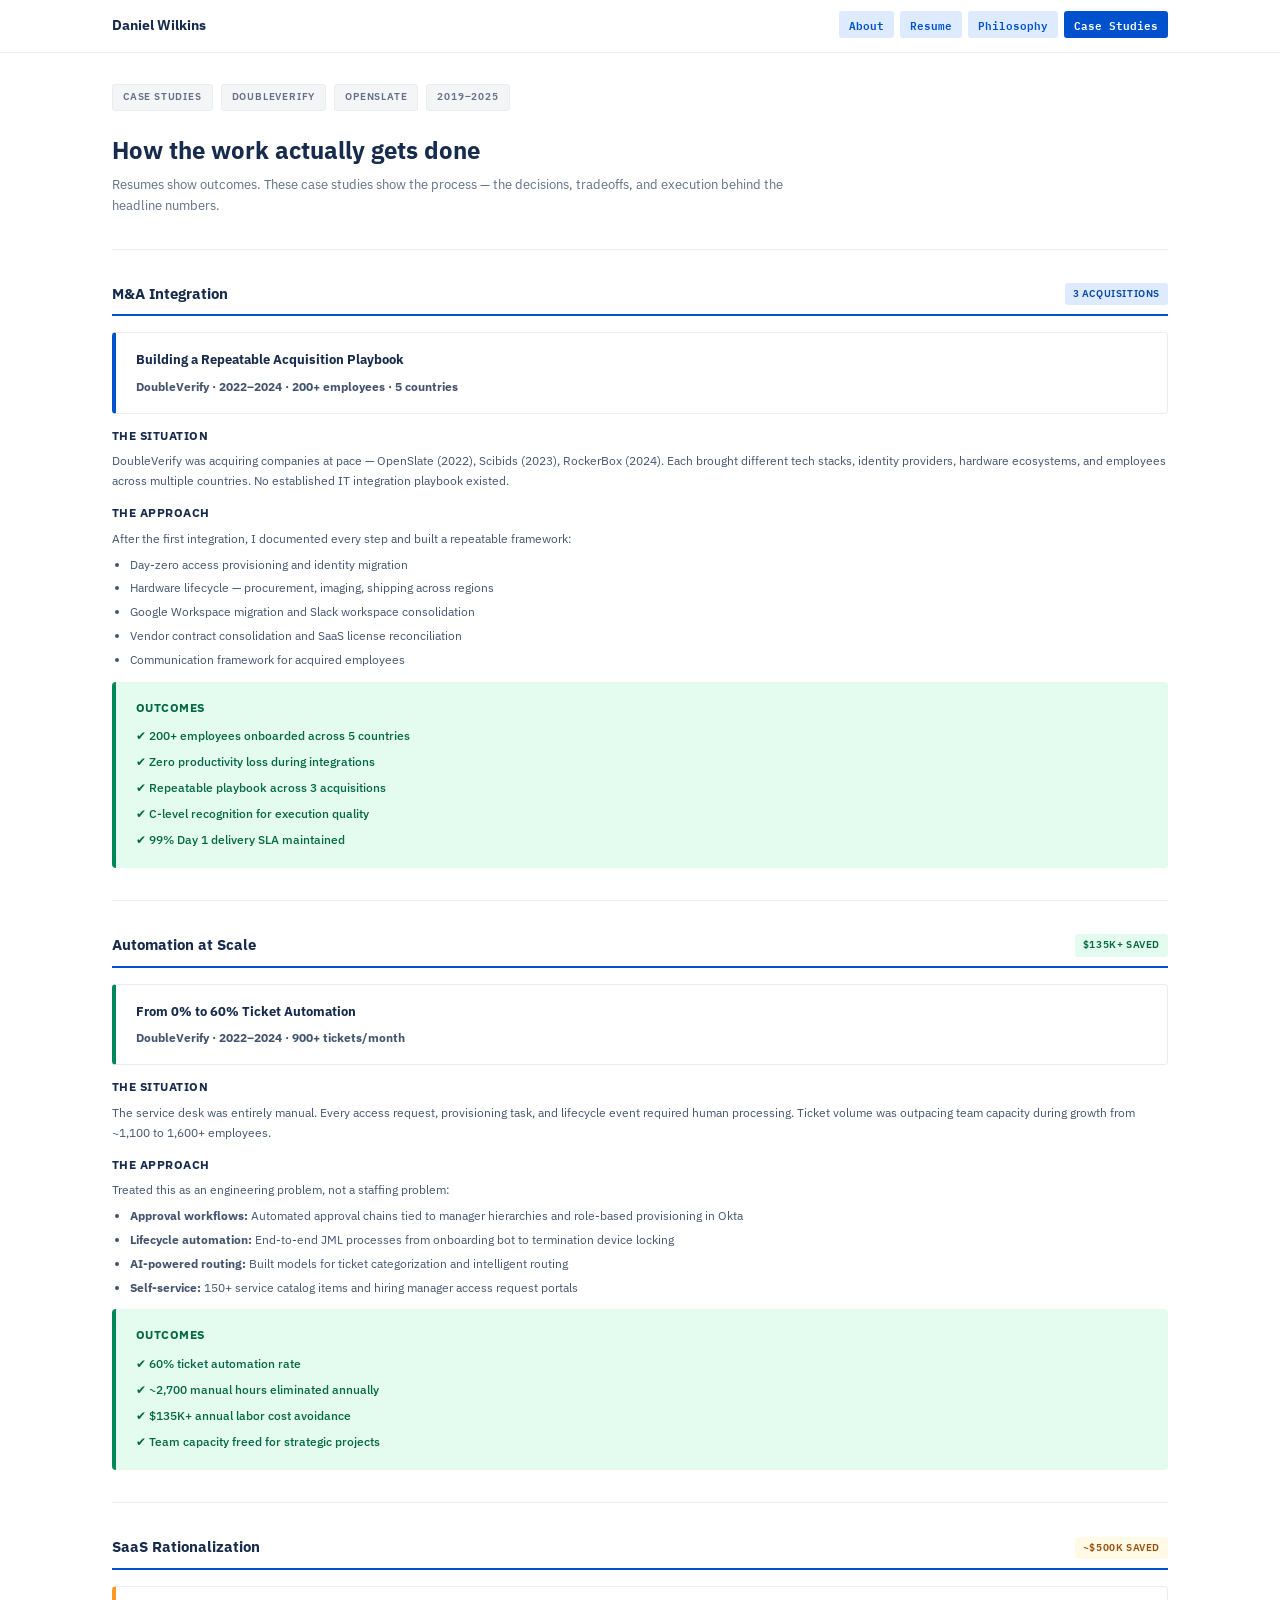
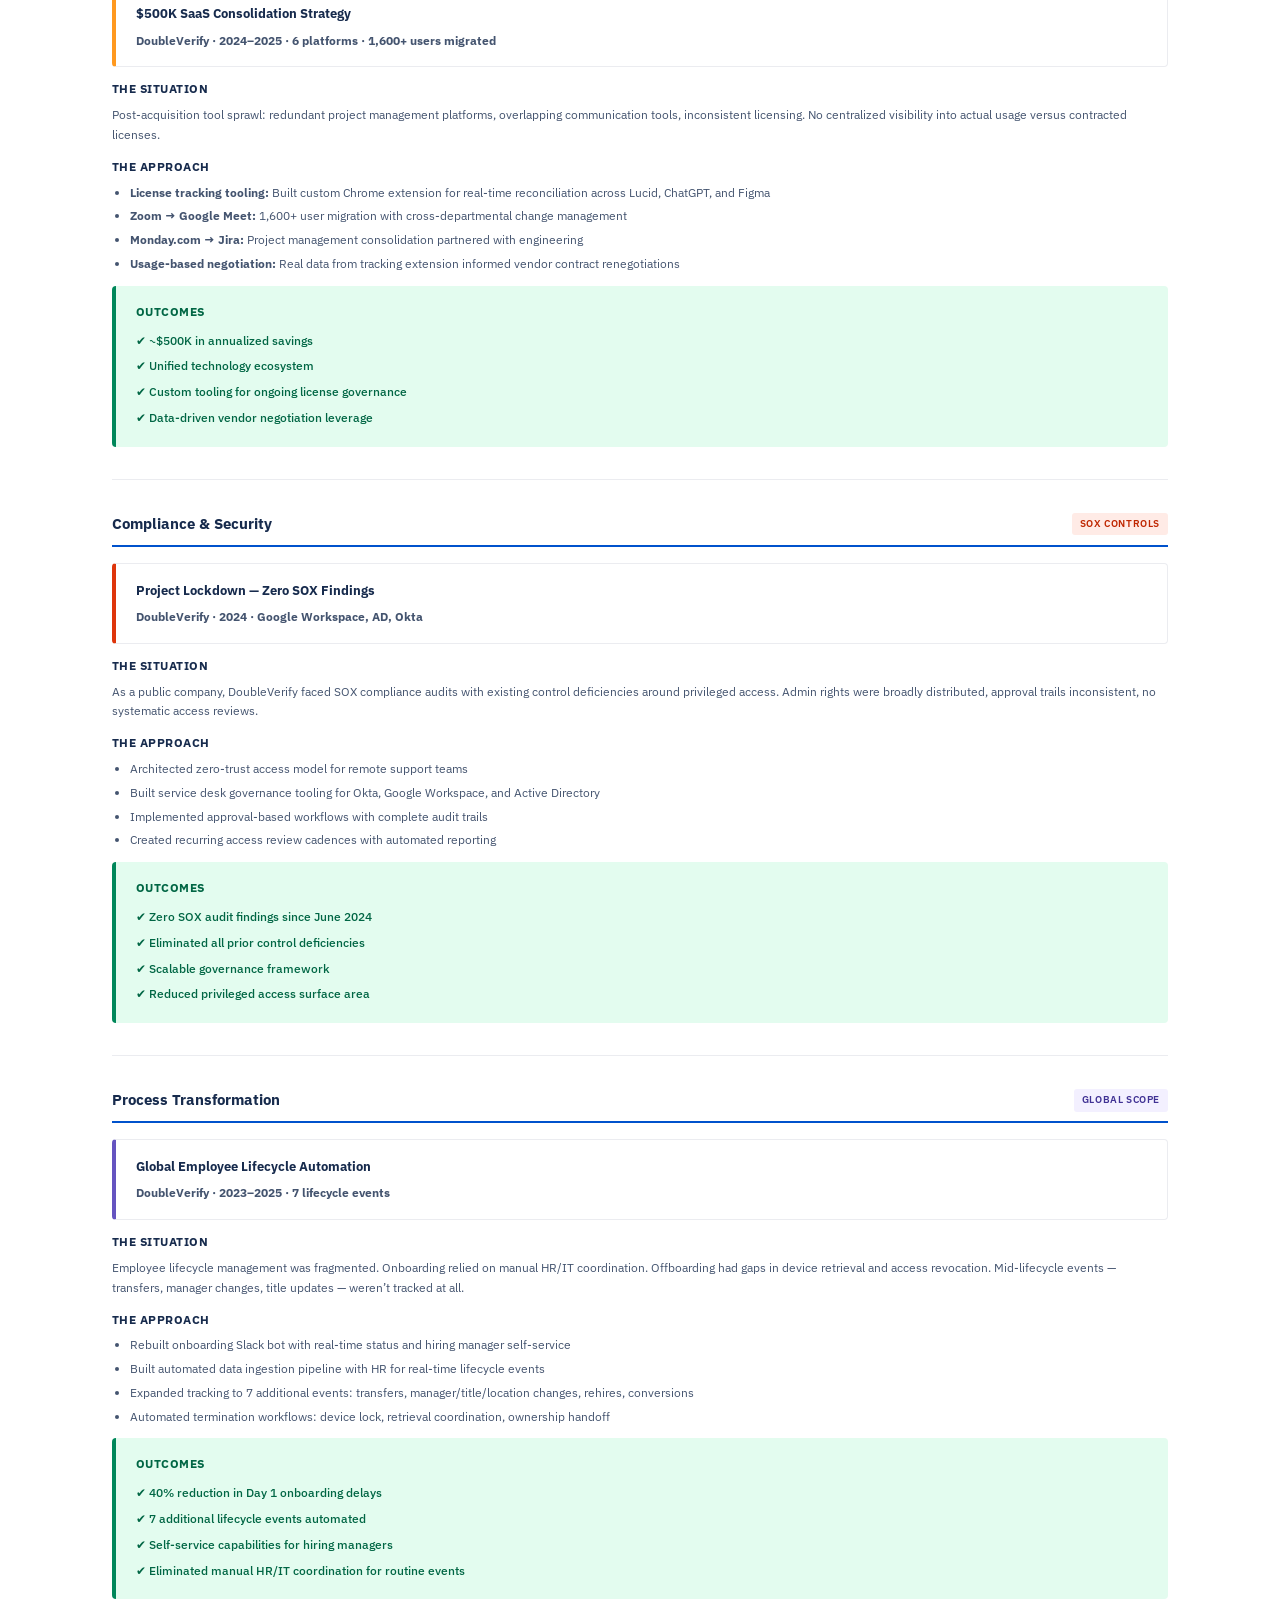
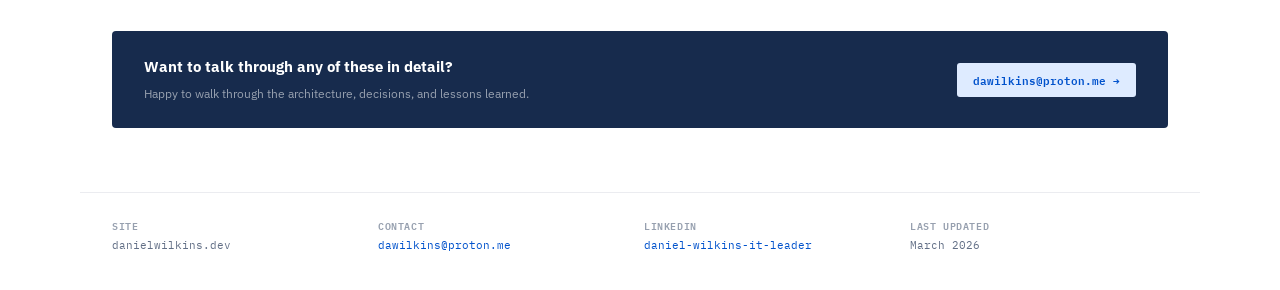
==== case-studies.html @ 8d6958e4 "new files" ====
<!DOCTYPE html>
<html lang="en">
<head>
<meta charset="UTF-8">
<meta name="viewport" content="width=device-width, initial-scale=1.0">
<title>Case Studies — Daniel Wilkins</title>
<link rel="stylesheet" href="style.css">
</head>
<body>
<nav class="nav"><div class="nav-inner">
  <a href="index.html" class="nav-name">Daniel Wilkins</a>
  <button class="nav-toggle" aria-label="Menu" onclick="document.querySelector('.nav-links').classList.toggle('open')"><span></span><span></span><span></span></button>
  <ul class="nav-links">
    <li><a href="index.html">About</a></li>
    <li><a href="resume.html">Resume</a></li>
    <li><a href="philosophy.html">Philosophy</a></li>
    <li><a href="case-studies.html" class="active">Case Studies</a></li>
  </ul>
</div></nav>

<div class="page">

  <div class="scope-bar">
    <span class="scope-tag">Case Studies</span>
    <span class="scope-tag">DoubleVerify</span>
    <span class="scope-tag">OpenSlate</span>
    <span class="scope-tag">2019&ndash;2025</span>
  </div>

  <h1 class="page-title">How the work actually gets done</h1>
  <p class="page-subtitle">Resumes show outcomes. These case studies show the process &mdash; the decisions, tradeoffs, and execution behind the headline numbers.</p>

  <hr class="divider">

  <!-- Case Study 1 -->
  <div class="section fade-in">
    <div class="section-header">M&amp;A Integration <span class="badge badge-blue">3 Acquisitions</span></div>

    <div class="card card-blue">
      <div class="card-title">Building a Repeatable Acquisition Playbook</div>
      <p><strong>DoubleVerify &middot; 2022&ndash;2024 &middot; 200+ employees &middot; 5 countries</strong></p>
    </div>

    <div class="case-block">
      <h4>The Situation</h4>
      <p>DoubleVerify was acquiring companies at pace &mdash; OpenSlate (2022), Scibids (2023), RockerBox (2024). Each brought different tech stacks, identity providers, hardware ecosystems, and employees across multiple countries. No established IT integration playbook existed.</p>
    </div>

    <div class="case-block">
      <h4>The Approach</h4>
      <p>After the first integration, I documented every step and built a repeatable framework:</p>
      <ul>
        <li>Day-zero access provisioning and identity migration</li>
        <li>Hardware lifecycle &mdash; procurement, imaging, shipping across regions</li>
        <li>Google Workspace migration and Slack workspace consolidation</li>
        <li>Vendor contract consolidation and SaaS license reconciliation</li>
        <li>Communication framework for acquired employees</li>
      </ul>
    </div>

    <div class="outcomes-box">
      <h4>Outcomes</h4>
      <ul>
        <li>&#10004; 200+ employees onboarded across 5 countries</li>
        <li>&#10004; Zero productivity loss during integrations</li>
        <li>&#10004; Repeatable playbook across 3 acquisitions</li>
        <li>&#10004; C-level recognition for execution quality</li>
        <li>&#10004; 99% Day 1 delivery SLA maintained</li>
      </ul>
    </div>
  </div>

  <hr class="divider">

  <!-- Case Study 2 -->
  <div class="section fade-in">
    <div class="section-header">Automation at Scale <span class="badge badge-green">$135K+ Saved</span></div>

    <div class="card card-green">
      <div class="card-title">From 0% to 60% Ticket Automation</div>
      <p><strong>DoubleVerify &middot; 2022&ndash;2024 &middot; 900+ tickets/month</strong></p>
    </div>

    <div class="case-block">
      <h4>The Situation</h4>
      <p>The service desk was entirely manual. Every access request, provisioning task, and lifecycle event required human processing. Ticket volume was outpacing team capacity during growth from ~1,100 to 1,600+ employees.</p>
    </div>

    <div class="case-block">
      <h4>The Approach</h4>
      <p>Treated this as an engineering problem, not a staffing problem:</p>
      <ul>
        <li><strong>Approval workflows:</strong> Automated approval chains tied to manager hierarchies and role-based provisioning in Okta</li>
        <li><strong>Lifecycle automation:</strong> End-to-end JML processes from onboarding bot to termination device locking</li>
        <li><strong>AI-powered routing:</strong> Built models for ticket categorization and intelligent routing</li>
        <li><strong>Self-service:</strong> 150+ service catalog items and hiring manager access request portals</li>
      </ul>
    </div>

    <div class="outcomes-box">
      <h4>Outcomes</h4>
      <ul>
        <li>&#10004; 60% ticket automation rate</li>
        <li>&#10004; ~2,700 manual hours eliminated annually</li>
        <li>&#10004; $135K+ annual labor cost avoidance</li>
        <li>&#10004; Team capacity freed for strategic projects</li>
      </ul>
    </div>
  </div>

  <hr class="divider">

  <!-- Case Study 3 -->
  <div class="section fade-in">
    <div class="section-header">SaaS Rationalization <span class="badge badge-yellow">~$500K Saved</span></div>

    <div class="card card-yellow">
      <div class="card-title">$500K SaaS Consolidation Strategy</div>
      <p><strong>DoubleVerify &middot; 2024&ndash;2025 &middot; 6 platforms &middot; 1,600+ users migrated</strong></p>
    </div>

    <div class="case-block">
      <h4>The Situation</h4>
      <p>Post-acquisition tool sprawl: redundant project management platforms, overlapping communication tools, inconsistent licensing. No centralized visibility into actual usage versus contracted licenses.</p>
    </div>

    <div class="case-block">
      <h4>The Approach</h4>
      <ul>
        <li><strong>License tracking tooling:</strong> Built custom Chrome extension for real-time reconciliation across Lucid, ChatGPT, and Figma</li>
        <li><strong>Zoom &rarr; Google Meet:</strong> 1,600+ user migration with cross-departmental change management</li>
        <li><strong>Monday.com &rarr; Jira:</strong> Project management consolidation partnered with engineering</li>
        <li><strong>Usage-based negotiation:</strong> Real data from tracking extension informed vendor contract renegotiations</li>
      </ul>
    </div>

    <div class="outcomes-box">
      <h4>Outcomes</h4>
      <ul>
        <li>&#10004; ~$500K in annualized savings</li>
        <li>&#10004; Unified technology ecosystem</li>
        <li>&#10004; Custom tooling for ongoing license governance</li>
        <li>&#10004; Data-driven vendor negotiation leverage</li>
      </ul>
    </div>
  </div>

  <hr class="divider">

  <!-- Case Study 4 -->
  <div class="section fade-in">
    <div class="section-header">Compliance &amp; Security <span class="badge badge-red">SOX Controls</span></div>

    <div class="card card-red">
      <div class="card-title">Project Lockdown &mdash; Zero SOX Findings</div>
      <p><strong>DoubleVerify &middot; 2024 &middot; Google Workspace, AD, Okta</strong></p>
    </div>

    <div class="case-block">
      <h4>The Situation</h4>
      <p>As a public company, DoubleVerify faced SOX compliance audits with existing control deficiencies around privileged access. Admin rights were broadly distributed, approval trails inconsistent, no systematic access reviews.</p>
    </div>

    <div class="case-block">
      <h4>The Approach</h4>
      <ul>
        <li>Architected zero-trust access model for remote support teams</li>
        <li>Built service desk governance tooling for Okta, Google Workspace, and Active Directory</li>
        <li>Implemented approval-based workflows with complete audit trails</li>
        <li>Created recurring access review cadences with automated reporting</li>
      </ul>
    </div>

    <div class="outcomes-box">
      <h4>Outcomes</h4>
      <ul>
        <li>&#10004; Zero SOX audit findings since June 2024</li>
        <li>&#10004; Eliminated all prior control deficiencies</li>
        <li>&#10004; Scalable governance framework</li>
        <li>&#10004; Reduced privileged access surface area</li>
      </ul>
    </div>
  </div>

  <hr class="divider">

  <!-- Case Study 5 -->
  <div class="section fade-in">
    <div class="section-header">Process Transformation <span class="badge badge-purple">Global Scope</span></div>

    <div class="card card-purple">
      <div class="card-title">Global Employee Lifecycle Automation</div>
      <p><strong>DoubleVerify &middot; 2023&ndash;2025 &middot; 7 lifecycle events</strong></p>
    </div>

    <div class="case-block">
      <h4>The Situation</h4>
      <p>Employee lifecycle management was fragmented. Onboarding relied on manual HR/IT coordination. Offboarding had gaps in device retrieval and access revocation. Mid-lifecycle events &mdash; transfers, manager changes, title updates &mdash; weren&rsquo;t tracked at all.</p>
    </div>

    <div class="case-block">
      <h4>The Approach</h4>
      <ul>
        <li>Rebuilt onboarding Slack bot with real-time status and hiring manager self-service</li>
        <li>Built automated data ingestion pipeline with HR for real-time lifecycle events</li>
        <li>Expanded tracking to 7 additional events: transfers, manager/title/location changes, rehires, conversions</li>
        <li>Automated termination workflows: device lock, retrieval coordination, ownership handoff</li>
      </ul>
    </div>

    <div class="outcomes-box">
      <h4>Outcomes</h4>
      <ul>
        <li>&#10004; 40% reduction in Day 1 onboarding delays</li>
        <li>&#10004; 7 additional lifecycle events automated</li>
        <li>&#10004; Self-service capabilities for hiring managers</li>
        <li>&#10004; Eliminated manual HR/IT coordination for routine events</li>
      </ul>
    </div>
  </div>

  <div class="cta-banner fade-in">
    <div>
      <h3>Want to talk through any of these in detail?</h3>
      <p>Happy to walk through the architecture, decisions, and lessons learned.</p>
    </div>
    <a href="mailto:dawilkins@proton.me" class="cta-btn">dawilkins@proton.me &rarr;</a>
  </div>

</div>

<footer class="footer">
  <dl class="footer-meta">
    <div><dt>Site</dt><dd>danielwilkins.dev</dd></div>
    <div><dt>Contact</dt><dd><a href="mailto:dawilkins@proton.me">dawilkins@proton.me</a></dd></div>
    <div><dt>LinkedIn</dt><dd><a href="https://www.linkedin.com/in/daniel-wilkins-it-leader/">daniel-wilkins-it-leader</a></dd></div>
    <div><dt>Last Updated</dt><dd>March 2026</dd></div>
  </dl>
</footer>
<script src="script.js"></script>
</body>
</html>
---- style.css ----
@import url('https://fonts.googleapis.com/css2?family=IBM+Plex+Mono:wght@400;500;600;700&family=IBM+Plex+Sans:wght@400;500;600;700&display=swap');
*,*::before,*::after{box-sizing:border-box;margin:0;padding:0}
:root{--text:#172B4D;--text-s:#44546F;--text-m:#626F86;--text-sub:#97A0AF;--border:#EBECF0;--surface:#F4F5F7;--white:#fff;--blue:#0052CC;--blue-l:#DEEBFF;--blue-d:#0747A6;--red:#DE350B;--red-l:#FFEBE6;--green:#00875A;--green-l:#E3FCEF;--yellow:#FF991F;--yellow-l:#FFFAE6;--purple:#6554C0;--purple-l:#F3F0FF;--sans:'IBM Plex Sans',sans-serif;--mono:'IBM Plex Mono',monospace;--mw:1120px}
html{scroll-behavior:smooth;font-size:13px}
body{font-family:var(--sans);color:var(--text);background:var(--white);line-height:1.65;-webkit-font-smoothing:antialiased}
::selection{background:var(--blue);color:#fff}
a{color:var(--blue);text-decoration:none}a:hover{text-decoration:underline}
code{font-family:var(--mono);font-size:11px;background:var(--surface);padding:2px 6px;border-radius:3px;color:var(--text)}

.nav{position:fixed;top:0;left:0;right:0;z-index:100;background:rgba(255,255,255,.95);backdrop-filter:blur(8px);-webkit-backdrop-filter:blur(8px);border-bottom:1px solid var(--border)}
.nav-inner{max-width:var(--mw);margin:0 auto;padding:0 32px;display:flex;align-items:center;justify-content:space-between;height:52px}
.nav-name{font-family:var(--sans);font-size:14px;font-weight:700;color:var(--text);text-decoration:none}
.nav-links{display:flex;gap:6px;list-style:none}
.nav-links a{font-family:var(--mono);font-size:11px;font-weight:600;color:var(--blue);text-decoration:none;padding:4px 10px;border-radius:3px;background:var(--blue-l);transition:.15s}
.nav-links a:hover,.nav-links a.active{background:var(--blue);color:#fff;text-decoration:none}
.nav-toggle{display:none;background:none;border:none;cursor:pointer;padding:8px}
.nav-toggle span{display:block;width:20px;height:2px;background:var(--text);margin:4px 0}
@media(max-width:640px){.nav-toggle{display:block}.nav-links{display:none;position:absolute;top:52px;left:0;right:0;background:var(--white);border-bottom:1px solid var(--border);flex-direction:column;padding:16px 32px;gap:8px}.nav-links.open{display:flex}.nav-links a{display:block}}

.page{max-width:var(--mw);margin:0 auto;padding:84px 32px 64px}
.scope-bar{display:flex;flex-wrap:wrap;gap:8px;margin-bottom:24px}
.scope-tag{font-family:var(--sans);font-size:10px;font-weight:600;letter-spacing:.08em;text-transform:uppercase;padding:4px 10px;border-radius:3px;background:var(--surface);color:var(--text-m);border:1px solid var(--border)}
.page-title{font-family:var(--sans);font-size:24px;font-weight:700;color:var(--text);margin-bottom:8px;line-height:1.3}
.page-subtitle{font-family:var(--sans);font-size:13px;color:var(--text-m);margin-bottom:32px;max-width:720px;line-height:1.65}
.divider{border:none;border-top:1px solid var(--border);margin:32px 0}
.section{margin-bottom:32px}
.section-header{font-family:var(--sans);font-size:15px;font-weight:700;color:var(--text);padding-bottom:8px;border-bottom:2px solid var(--blue);margin-bottom:16px;display:flex;align-items:center;justify-content:space-between}
.badge{font-family:var(--sans);font-size:10px;font-weight:600;letter-spacing:.06em;text-transform:uppercase;padding:3px 8px;border-radius:3px;display:inline-block}
.badge-blue{background:var(--blue-l);color:var(--blue-d)}.badge-green{background:var(--green-l);color:#006644}.badge-yellow{background:var(--yellow-l);color:#974F0C}.badge-red{background:var(--red-l);color:#BF2600}.badge-purple{background:var(--purple-l);color:#403294}.badge-gray{background:var(--surface);color:var(--text-m)}
.card{background:var(--white);border:1px solid var(--border);border-radius:4px;padding:16px 20px;margin-bottom:12px}
.card-blue{border-left:4px solid var(--blue)}.card-red{border-left:4px solid var(--red)}.card-green{border-left:4px solid var(--green)}.card-yellow{border-left:4px solid var(--yellow)}.card-purple{border-left:4px solid var(--purple)}.card-gray{border-left:4px solid var(--text-sub)}
.card-title{font-family:var(--sans);font-size:13px;font-weight:700;color:var(--text);margin-bottom:6px;display:flex;align-items:center;gap:8px}
.card p,.card li{font-family:var(--sans);font-size:12px;color:var(--text-s);line-height:1.65}
.card ul{margin:6px 0 0 18px}.card li{margin-bottom:4px}

.hero-grid{display:grid;grid-template-columns:1fr 300px;gap:48px;margin-bottom:32px;align-items:start}
@media(max-width:768px){.hero-grid{grid-template-columns:1fr;gap:24px}}
.hero-statement{font-family:var(--sans);font-size:14px;color:var(--text-s);line-height:1.8;margin-bottom:16px}
.hero-statement strong{color:var(--text);font-weight:600}
.hero-meta-card{background:var(--surface);border-radius:4px;padding:20px}
.meta-row{padding:8px 0;border-bottom:1px solid var(--border)}.meta-row:last-child{border-bottom:none}
.meta-label{font-family:var(--mono);font-size:10px;font-weight:600;text-transform:uppercase;letter-spacing:.06em;color:var(--text-sub);margin-bottom:2px}
.meta-value{font-family:var(--sans);font-size:12px;font-weight:500;color:var(--text)}
.meta-value a{color:var(--blue)}

.stat-grid{display:grid;grid-template-columns:repeat(3,1fr);gap:12px;margin-bottom:12px}
@media(max-width:640px){.stat-grid{grid-template-columns:1fr 1fr}}
.stat-card{background:var(--white);border:1px solid var(--border);border-left:4px solid var(--blue);border-radius:4px;padding:16px 20px}
.stat-number{font-family:var(--mono);font-size:24px;font-weight:700;color:var(--text);line-height:1;margin-bottom:4px}
.stat-label{font-family:var(--sans);font-size:11px;color:var(--text-m);line-height:1.4}

.two-col{display:grid;grid-template-columns:1fr 1fr;gap:12px;margin-bottom:12px}
.three-col{display:grid;grid-template-columns:1fr 1fr 1fr;gap:12px;margin-bottom:12px}
@media(max-width:640px){.two-col,.three-col{grid-template-columns:1fr}}

.mantra-block{background:var(--text);color:#fff;padding:32px;border-radius:4px;margin:24px 0;text-align:center}
.mantra-block blockquote{font-family:var(--sans);font-size:18px;font-weight:700;line-height:1.5;font-style:normal}

.cta-banner{background:var(--text);border-radius:4px;padding:24px 32px;display:flex;align-items:center;justify-content:space-between;gap:24px;flex-wrap:wrap;margin-top:32px}
.cta-banner h3{font-family:var(--sans);font-size:15px;font-weight:700;color:#fff}
.cta-banner p{font-family:var(--sans);font-size:12px;color:var(--text-sub);margin-top:4px}
.cta-btn{font-family:var(--mono);font-size:11px;font-weight:600;color:var(--blue);background:var(--blue-l);padding:8px 16px;border-radius:3px;text-decoration:none;transition:.15s;white-space:nowrap}
.cta-btn:hover{background:var(--blue);color:#fff;text-decoration:none}

.download-btn{display:inline-flex;align-items:center;gap:6px;font-family:var(--mono);font-size:11px;font-weight:600;color:#fff;background:var(--blue);padding:8px 16px;border-radius:3px;text-decoration:none;transition:.15s;margin-bottom:24px}
.download-btn:hover{background:var(--blue-d);text-decoration:none}
.role-header{display:flex;justify-content:space-between;align-items:baseline;flex-wrap:wrap;gap:4px;margin-bottom:2px}
.role-title{font-family:var(--sans);font-size:13px;font-weight:700;color:var(--text)}
.role-dates{font-family:var(--mono);font-size:11px;color:var(--text-sub)}
.role-company{font-family:var(--sans);font-size:12px;color:var(--text-m);margin-bottom:4px}
.role-scope{font-family:var(--sans);font-size:12px;font-style:italic;color:var(--text-m);margin-bottom:10px;line-height:1.65}
.role-bullets{list-style:none;padding:0;margin:0 0 20px 0}
.role-bullets li{font-family:var(--sans);font-size:12px;color:var(--text-s);line-height:1.65;padding:4px 0 4px 16px;position:relative;border-bottom:1px solid var(--surface)}
.role-bullets li:last-child{border-bottom:none}
.role-bullets li::before{content:'';position:absolute;left:0;top:12px;width:5px;height:5px;border-radius:50%;background:var(--blue)}
.competency-grid{display:grid;grid-template-columns:repeat(3,1fr);gap:12px;margin-bottom:24px}
@media(max-width:640px){.competency-grid{grid-template-columns:1fr}}
.competency-item{font-family:var(--mono);font-size:11px;color:var(--text-s);padding:4px 0;border-bottom:1px solid var(--surface)}
.competency-item:last-child{border-bottom:none}

.outcomes-box{background:var(--green-l);border-left:4px solid var(--green);border-radius:4px;padding:16px 20px;margin-top:12px}
.outcomes-box h4{font-family:var(--sans);font-size:12px;font-weight:700;color:#006644;text-transform:uppercase;letter-spacing:.04em;margin-bottom:6px}
.outcomes-box ul{list-style:none;margin:0;padding:0}
.outcomes-box li{font-family:var(--sans);font-size:12px;color:#006644;font-weight:500;padding:3px 0}
.case-block{margin-bottom:12px}
.case-block h4{font-family:var(--sans);font-size:12px;font-weight:700;color:var(--text);text-transform:uppercase;letter-spacing:.04em;margin-bottom:6px}
.case-block p,.case-block li{font-family:var(--sans);font-size:12px;color:var(--text-s);line-height:1.65}
.case-block ul{margin:6px 0 0 18px}.case-block li{margin-bottom:4px}

.footer{border-top:1px solid var(--border);padding:24px 32px;max-width:var(--mw);margin:0 auto}
.footer-meta{display:grid;grid-template-columns:repeat(auto-fit,minmax(180px,1fr));gap:8px;font-size:11px}
.footer-meta dt{font-family:var(--mono);font-weight:600;text-transform:uppercase;font-size:10px;letter-spacing:.06em;color:var(--text-sub);margin-bottom:2px}
.footer-meta dd{font-family:var(--mono);color:var(--text-m);margin-bottom:12px}
.fade-in{opacity:0;transform:translateY(12px);transition:opacity .4s ease,transform .4s ease}
.fade-in.visible{opacity:1;transform:translateY(0)}
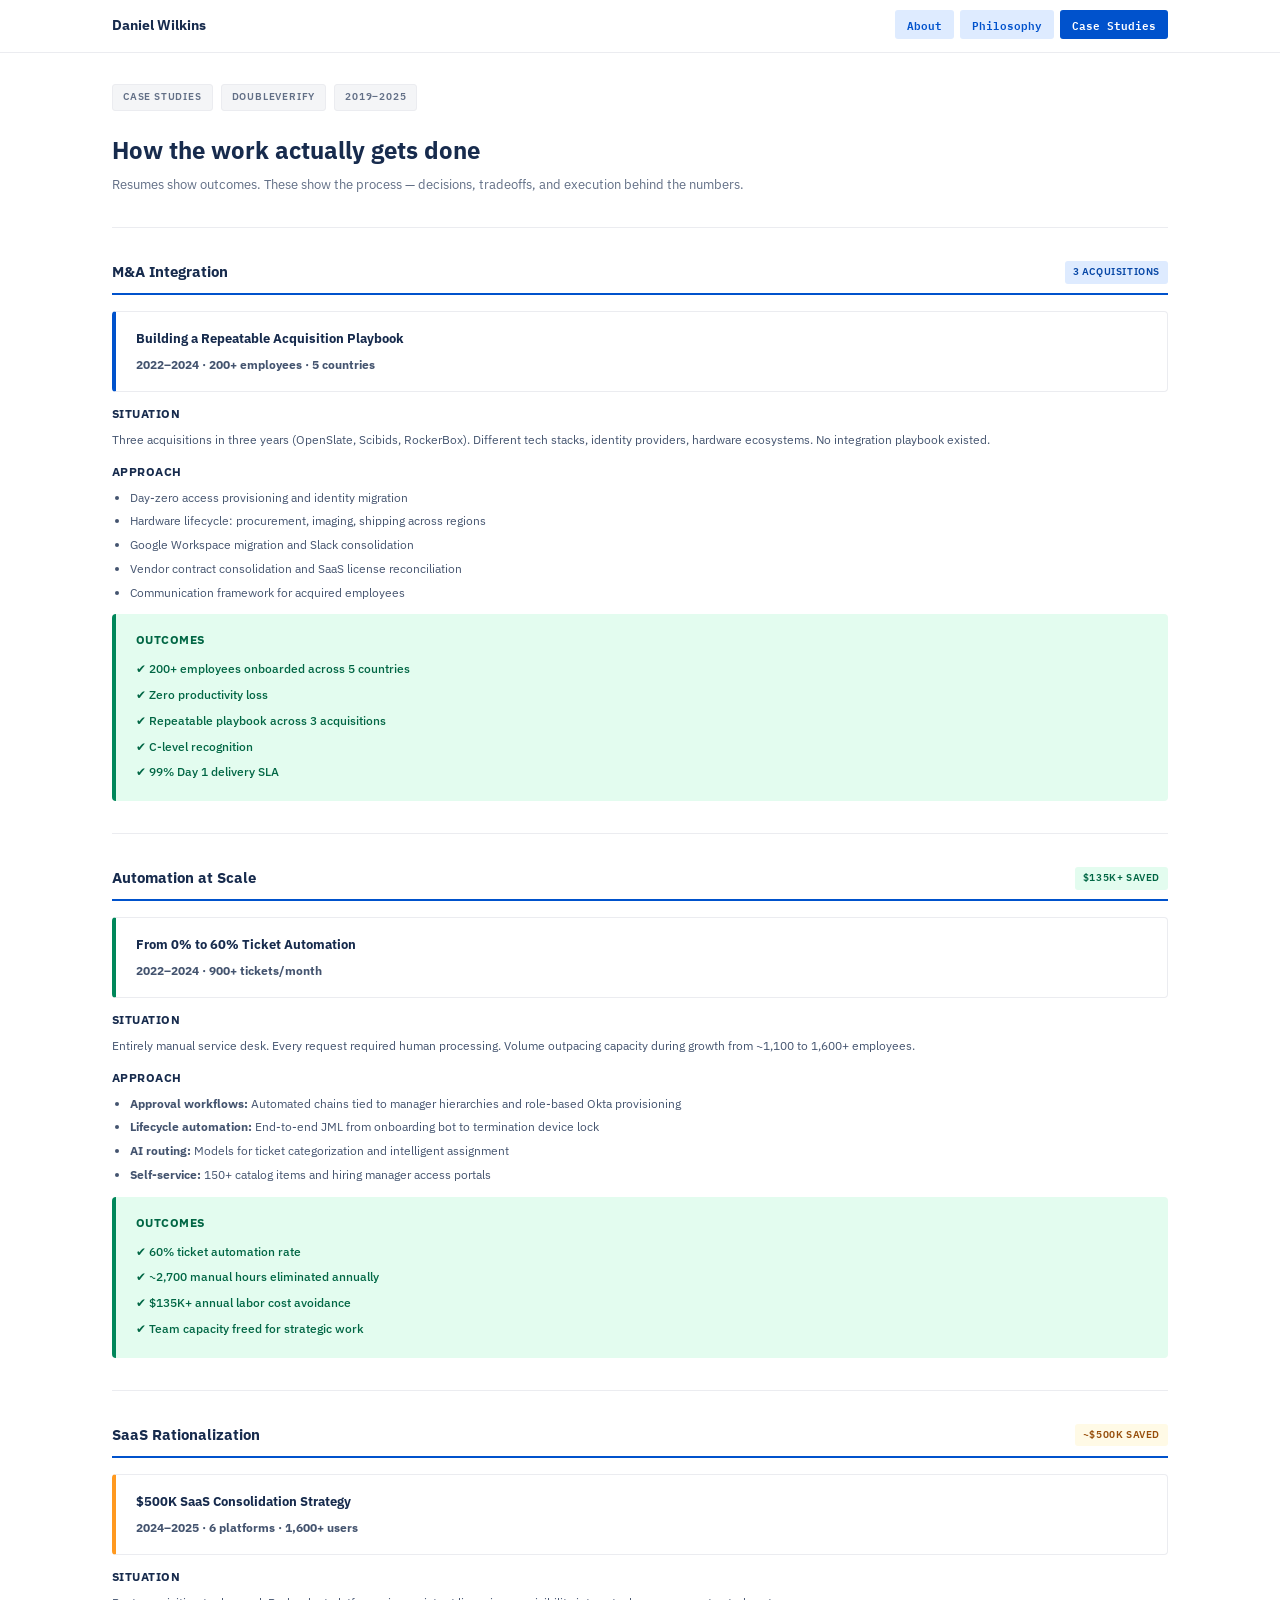
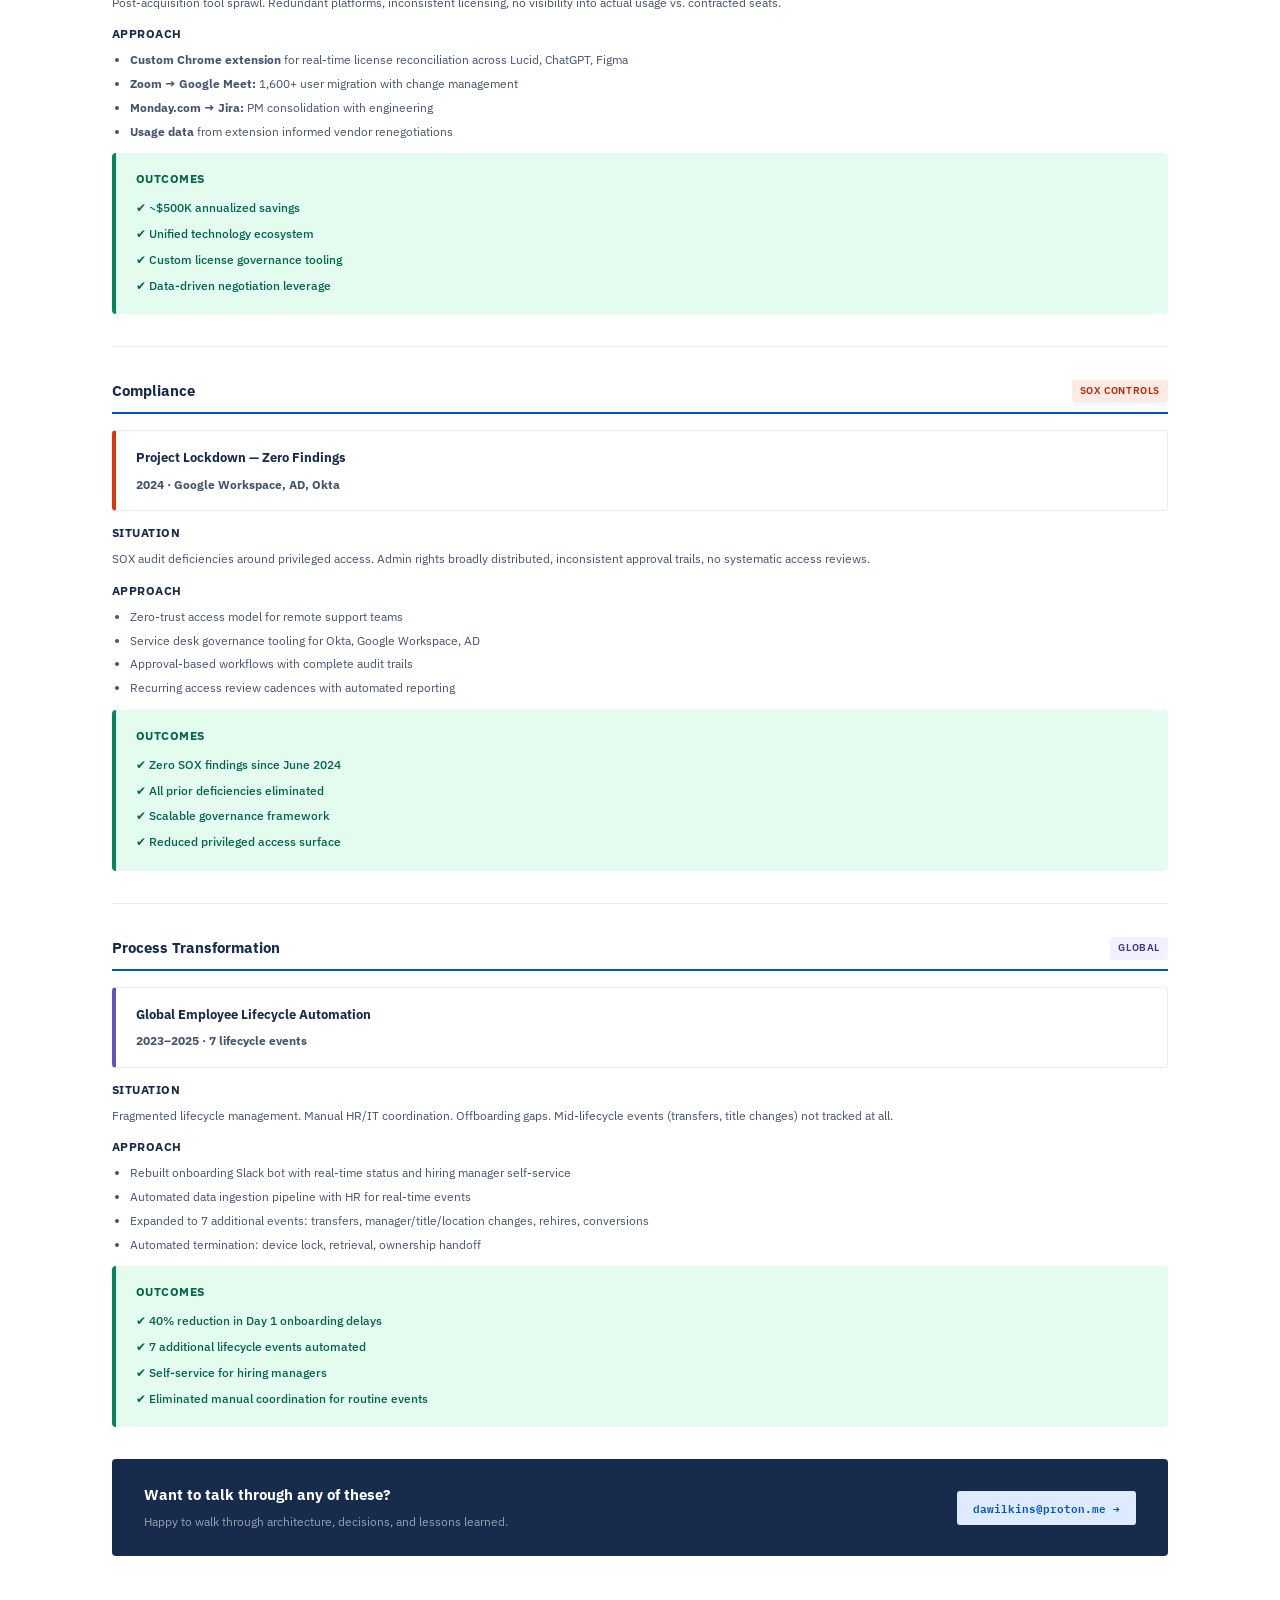
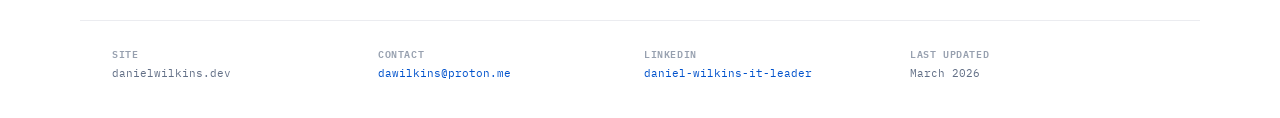
==== commit 21b5cb52: "new stuff" ====
--- a/case-studies.html
+++ b/case-studies.html
@@ -4,6 +4,7 @@
 <meta charset="UTF-8">
 <meta name="viewport" content="width=device-width, initial-scale=1.0">
 <title>Case Studies — Daniel Wilkins</title>
+<meta name="description" content="Project case studies — M&A integration, automation at scale, SaaS rationalization, and compliance transformation.">
 <link rel="stylesheet" href="style.css">
 </head>
 <body>
@@ -12,7 +13,6 @@
   <button class="nav-toggle" aria-label="Menu" onclick="document.querySelector('.nav-links').classList.toggle('open')"><span></span><span></span><span></span></button>
   <ul class="nav-links">
     <li><a href="index.html">About</a></li>
-    <li><a href="resume.html">Resume</a></li>
     <li><a href="philosophy.html">Philosophy</a></li>
     <li><a href="case-studies.html" class="active">Case Studies</a></li>
   </ul>
@@ -23,207 +23,64 @@
   <div class="scope-bar">
     <span class="scope-tag">Case Studies</span>
     <span class="scope-tag">DoubleVerify</span>
-    <span class="scope-tag">OpenSlate</span>
     <span class="scope-tag">2019&ndash;2025</span>
   </div>
 
   <h1 class="page-title">How the work actually gets done</h1>
-  <p class="page-subtitle">Resumes show outcomes. These case studies show the process &mdash; the decisions, tradeoffs, and execution behind the headline numbers.</p>
+  <p class="page-subtitle">Resumes show outcomes. These show the process &mdash; decisions, tradeoffs, and execution behind the numbers.</p>
 
   <hr class="divider">
 
-  <!-- Case Study 1 -->
   <div class="section fade-in">
     <div class="section-header">M&amp;A Integration <span class="badge badge-blue">3 Acquisitions</span></div>
-
-    <div class="card card-blue">
-      <div class="card-title">Building a Repeatable Acquisition Playbook</div>
-      <p><strong>DoubleVerify &middot; 2022&ndash;2024 &middot; 200+ employees &middot; 5 countries</strong></p>
-    </div>
-
-    <div class="case-block">
-      <h4>The Situation</h4>
-      <p>DoubleVerify was acquiring companies at pace &mdash; OpenSlate (2022), Scibids (2023), RockerBox (2024). Each brought different tech stacks, identity providers, hardware ecosystems, and employees across multiple countries. No established IT integration playbook existed.</p>
-    </div>
-
-    <div class="case-block">
-      <h4>The Approach</h4>
-      <p>After the first integration, I documented every step and built a repeatable framework:</p>
-      <ul>
-        <li>Day-zero access provisioning and identity migration</li>
-        <li>Hardware lifecycle &mdash; procurement, imaging, shipping across regions</li>
-        <li>Google Workspace migration and Slack workspace consolidation</li>
-        <li>Vendor contract consolidation and SaaS license reconciliation</li>
-        <li>Communication framework for acquired employees</li>
-      </ul>
-    </div>
-
-    <div class="outcomes-box">
-      <h4>Outcomes</h4>
-      <ul>
-        <li>&#10004; 200+ employees onboarded across 5 countries</li>
-        <li>&#10004; Zero productivity loss during integrations</li>
-        <li>&#10004; Repeatable playbook across 3 acquisitions</li>
-        <li>&#10004; C-level recognition for execution quality</li>
-        <li>&#10004; 99% Day 1 delivery SLA maintained</li>
-      </ul>
-    </div>
+    <div class="card card-blue"><div class="card-title">Building a Repeatable Acquisition Playbook</div><p><strong>2022&ndash;2024 &middot; 200+ employees &middot; 5 countries</strong></p></div>
+    <div class="case-block"><h4>Situation</h4><p>Three acquisitions in three years (OpenSlate, Scibids, RockerBox). Different tech stacks, identity providers, hardware ecosystems. No integration playbook existed.</p></div>
+    <div class="case-block"><h4>Approach</h4><ul><li>Day-zero access provisioning and identity migration</li><li>Hardware lifecycle: procurement, imaging, shipping across regions</li><li>Google Workspace migration and Slack consolidation</li><li>Vendor contract consolidation and SaaS license reconciliation</li><li>Communication framework for acquired employees</li></ul></div>
+    <div class="outcomes-box"><h4>Outcomes</h4><ul><li>&#10004; 200+ employees onboarded across 5 countries</li><li>&#10004; Zero productivity loss</li><li>&#10004; Repeatable playbook across 3 acquisitions</li><li>&#10004; C-level recognition</li><li>&#10004; 99% Day 1 delivery SLA</li></ul></div>
   </div>
 
   <hr class="divider">
 
-  <!-- Case Study 2 -->
   <div class="section fade-in">
     <div class="section-header">Automation at Scale <span class="badge badge-green">$135K+ Saved</span></div>
-
-    <div class="card card-green">
-      <div class="card-title">From 0% to 60% Ticket Automation</div>
-      <p><strong>DoubleVerify &middot; 2022&ndash;2024 &middot; 900+ tickets/month</strong></p>
-    </div>
-
-    <div class="case-block">
-      <h4>The Situation</h4>
-      <p>The service desk was entirely manual. Every access request, provisioning task, and lifecycle event required human processing. Ticket volume was outpacing team capacity during growth from ~1,100 to 1,600+ employees.</p>
-    </div>
-
-    <div class="case-block">
-      <h4>The Approach</h4>
-      <p>Treated this as an engineering problem, not a staffing problem:</p>
-      <ul>
-        <li><strong>Approval workflows:</strong> Automated approval chains tied to manager hierarchies and role-based provisioning in Okta</li>
-        <li><strong>Lifecycle automation:</strong> End-to-end JML processes from onboarding bot to termination device locking</li>
-        <li><strong>AI-powered routing:</strong> Built models for ticket categorization and intelligent routing</li>
-        <li><strong>Self-service:</strong> 150+ service catalog items and hiring manager access request portals</li>
-      </ul>
-    </div>
-
-    <div class="outcomes-box">
-      <h4>Outcomes</h4>
-      <ul>
-        <li>&#10004; 60% ticket automation rate</li>
-        <li>&#10004; ~2,700 manual hours eliminated annually</li>
-        <li>&#10004; $135K+ annual labor cost avoidance</li>
-        <li>&#10004; Team capacity freed for strategic projects</li>
-      </ul>
-    </div>
+    <div class="card card-green"><div class="card-title">From 0% to 60% Ticket Automation</div><p><strong>2022&ndash;2024 &middot; 900+ tickets/month</strong></p></div>
+    <div class="case-block"><h4>Situation</h4><p>Entirely manual service desk. Every request required human processing. Volume outpacing capacity during growth from ~1,100 to 1,600+ employees.</p></div>
+    <div class="case-block"><h4>Approach</h4><ul><li><strong>Approval workflows:</strong> Automated chains tied to manager hierarchies and role-based Okta provisioning</li><li><strong>Lifecycle automation:</strong> End-to-end JML from onboarding bot to termination device lock</li><li><strong>AI routing:</strong> Models for ticket categorization and intelligent assignment</li><li><strong>Self-service:</strong> 150+ catalog items and hiring manager access portals</li></ul></div>
+    <div class="outcomes-box"><h4>Outcomes</h4><ul><li>&#10004; 60% ticket automation rate</li><li>&#10004; ~2,700 manual hours eliminated annually</li><li>&#10004; $135K+ annual labor cost avoidance</li><li>&#10004; Team capacity freed for strategic work</li></ul></div>
   </div>
 
   <hr class="divider">
 
-  <!-- Case Study 3 -->
   <div class="section fade-in">
     <div class="section-header">SaaS Rationalization <span class="badge badge-yellow">~$500K Saved</span></div>
-
-    <div class="card card-yellow">
-      <div class="card-title">$500K SaaS Consolidation Strategy</div>
-      <p><strong>DoubleVerify &middot; 2024&ndash;2025 &middot; 6 platforms &middot; 1,600+ users migrated</strong></p>
-    </div>
-
-    <div class="case-block">
-      <h4>The Situation</h4>
-      <p>Post-acquisition tool sprawl: redundant project management platforms, overlapping communication tools, inconsistent licensing. No centralized visibility into actual usage versus contracted licenses.</p>
-    </div>
-
-    <div class="case-block">
-      <h4>The Approach</h4>
-      <ul>
-        <li><strong>License tracking tooling:</strong> Built custom Chrome extension for real-time reconciliation across Lucid, ChatGPT, and Figma</li>
-        <li><strong>Zoom &rarr; Google Meet:</strong> 1,600+ user migration with cross-departmental change management</li>
-        <li><strong>Monday.com &rarr; Jira:</strong> Project management consolidation partnered with engineering</li>
-        <li><strong>Usage-based negotiation:</strong> Real data from tracking extension informed vendor contract renegotiations</li>
-      </ul>
-    </div>
-
-    <div class="outcomes-box">
-      <h4>Outcomes</h4>
-      <ul>
-        <li>&#10004; ~$500K in annualized savings</li>
-        <li>&#10004; Unified technology ecosystem</li>
-        <li>&#10004; Custom tooling for ongoing license governance</li>
-        <li>&#10004; Data-driven vendor negotiation leverage</li>
-      </ul>
-    </div>
+    <div class="card card-yellow"><div class="card-title">$500K SaaS Consolidation Strategy</div><p><strong>2024&ndash;2025 &middot; 6 platforms &middot; 1,600+ users</strong></p></div>
+    <div class="case-block"><h4>Situation</h4><p>Post-acquisition tool sprawl. Redundant platforms, inconsistent licensing, no visibility into actual usage vs. contracted seats.</p></div>
+    <div class="case-block"><h4>Approach</h4><ul><li><strong>Custom Chrome extension</strong> for real-time license reconciliation across Lucid, ChatGPT, Figma</li><li><strong>Zoom &rarr; Google Meet:</strong> 1,600+ user migration with change management</li><li><strong>Monday.com &rarr; Jira:</strong> PM consolidation with engineering</li><li><strong>Usage data</strong> from extension informed vendor renegotiations</li></ul></div>
+    <div class="outcomes-box"><h4>Outcomes</h4><ul><li>&#10004; ~$500K annualized savings</li><li>&#10004; Unified technology ecosystem</li><li>&#10004; Custom license governance tooling</li><li>&#10004; Data-driven negotiation leverage</li></ul></div>
   </div>
 
   <hr class="divider">
 
-  <!-- Case Study 4 -->
   <div class="section fade-in">
-    <div class="section-header">Compliance &amp; Security <span class="badge badge-red">SOX Controls</span></div>
-
-    <div class="card card-red">
-      <div class="card-title">Project Lockdown &mdash; Zero SOX Findings</div>
-      <p><strong>DoubleVerify &middot; 2024 &middot; Google Workspace, AD, Okta</strong></p>
-    </div>
-
-    <div class="case-block">
-      <h4>The Situation</h4>
-      <p>As a public company, DoubleVerify faced SOX compliance audits with existing control deficiencies around privileged access. Admin rights were broadly distributed, approval trails inconsistent, no systematic access reviews.</p>
-    </div>
-
-    <div class="case-block">
-      <h4>The Approach</h4>
-      <ul>
-        <li>Architected zero-trust access model for remote support teams</li>
-        <li>Built service desk governance tooling for Okta, Google Workspace, and Active Directory</li>
-        <li>Implemented approval-based workflows with complete audit trails</li>
-        <li>Created recurring access review cadences with automated reporting</li>
-      </ul>
-    </div>
-
-    <div class="outcomes-box">
-      <h4>Outcomes</h4>
-      <ul>
-        <li>&#10004; Zero SOX audit findings since June 2024</li>
-        <li>&#10004; Eliminated all prior control deficiencies</li>
-        <li>&#10004; Scalable governance framework</li>
-        <li>&#10004; Reduced privileged access surface area</li>
-      </ul>
-    </div>
+    <div class="section-header">Compliance <span class="badge badge-red">SOX Controls</span></div>
+    <div class="card card-red"><div class="card-title">Project Lockdown &mdash; Zero Findings</div><p><strong>2024 &middot; Google Workspace, AD, Okta</strong></p></div>
+    <div class="case-block"><h4>Situation</h4><p>SOX audit deficiencies around privileged access. Admin rights broadly distributed, inconsistent approval trails, no systematic access reviews.</p></div>
+    <div class="case-block"><h4>Approach</h4><ul><li>Zero-trust access model for remote support teams</li><li>Service desk governance tooling for Okta, Google Workspace, AD</li><li>Approval-based workflows with complete audit trails</li><li>Recurring access review cadences with automated reporting</li></ul></div>
+    <div class="outcomes-box"><h4>Outcomes</h4><ul><li>&#10004; Zero SOX findings since June 2024</li><li>&#10004; All prior deficiencies eliminated</li><li>&#10004; Scalable governance framework</li><li>&#10004; Reduced privileged access surface</li></ul></div>
   </div>
 
   <hr class="divider">
 
-  <!-- Case Study 5 -->
   <div class="section fade-in">
-    <div class="section-header">Process Transformation <span class="badge badge-purple">Global Scope</span></div>
-
-    <div class="card card-purple">
-      <div class="card-title">Global Employee Lifecycle Automation</div>
-      <p><strong>DoubleVerify &middot; 2023&ndash;2025 &middot; 7 lifecycle events</strong></p>
-    </div>
-
-    <div class="case-block">
-      <h4>The Situation</h4>
-      <p>Employee lifecycle management was fragmented. Onboarding relied on manual HR/IT coordination. Offboarding had gaps in device retrieval and access revocation. Mid-lifecycle events &mdash; transfers, manager changes, title updates &mdash; weren&rsquo;t tracked at all.</p>
-    </div>
-
-    <div class="case-block">
-      <h4>The Approach</h4>
-      <ul>
-        <li>Rebuilt onboarding Slack bot with real-time status and hiring manager self-service</li>
-        <li>Built automated data ingestion pipeline with HR for real-time lifecycle events</li>
-        <li>Expanded tracking to 7 additional events: transfers, manager/title/location changes, rehires, conversions</li>
-        <li>Automated termination workflows: device lock, retrieval coordination, ownership handoff</li>
-      </ul>
-    </div>
-
-    <div class="outcomes-box">
-      <h4>Outcomes</h4>
-      <ul>
-        <li>&#10004; 40% reduction in Day 1 onboarding delays</li>
-        <li>&#10004; 7 additional lifecycle events automated</li>
-        <li>&#10004; Self-service capabilities for hiring managers</li>
-        <li>&#10004; Eliminated manual HR/IT coordination for routine events</li>
-      </ul>
-    </div>
+    <div class="section-header">Process Transformation <span class="badge badge-purple">Global</span></div>
+    <div class="card card-purple"><div class="card-title">Global Employee Lifecycle Automation</div><p><strong>2023&ndash;2025 &middot; 7 lifecycle events</strong></p></div>
+    <div class="case-block"><h4>Situation</h4><p>Fragmented lifecycle management. Manual HR/IT coordination. Offboarding gaps. Mid-lifecycle events (transfers, title changes) not tracked at all.</p></div>
+    <div class="case-block"><h4>Approach</h4><ul><li>Rebuilt onboarding Slack bot with real-time status and hiring manager self-service</li><li>Automated data ingestion pipeline with HR for real-time events</li><li>Expanded to 7 additional events: transfers, manager/title/location changes, rehires, conversions</li><li>Automated termination: device lock, retrieval, ownership handoff</li></ul></div>
+    <div class="outcomes-box"><h4>Outcomes</h4><ul><li>&#10004; 40% reduction in Day 1 onboarding delays</li><li>&#10004; 7 additional lifecycle events automated</li><li>&#10004; Self-service for hiring managers</li><li>&#10004; Eliminated manual coordination for routine events</li></ul></div>
   </div>
 
   <div class="cta-banner fade-in">
-    <div>
-      <h3>Want to talk through any of these in detail?</h3>
-      <p>Happy to walk through the architecture, decisions, and lessons learned.</p>
-    </div>
+    <div><h3>Want to talk through any of these?</h3><p>Happy to walk through architecture, decisions, and lessons learned.</p></div>
     <a href="mailto:dawilkins@proton.me" class="cta-btn">dawilkins@proton.me &rarr;</a>
   </div>
 
--- a/style.css
+++ b/style.css
@@ -5,13 +5,12 @@
 body{font-family:var(--sans);color:var(--text);background:var(--white);line-height:1.65;-webkit-font-smoothing:antialiased}
 ::selection{background:var(--blue);color:#fff}
 a{color:var(--blue);text-decoration:none}a:hover{text-decoration:underline}
-code{font-family:var(--mono);font-size:11px;background:var(--surface);padding:2px 6px;border-radius:3px;color:var(--text)}
 
-.nav{position:fixed;top:0;left:0;right:0;z-index:100;background:rgba(255,255,255,.95);backdrop-filter:blur(8px);-webkit-backdrop-filter:blur(8px);border-bottom:1px solid var(--border)}
+.nav{position:fixed;top:0;left:0;right:0;z-index:100;background:rgba(255,255,255,.96);backdrop-filter:blur(8px);-webkit-backdrop-filter:blur(8px);border-bottom:1px solid var(--border)}
 .nav-inner{max-width:var(--mw);margin:0 auto;padding:0 32px;display:flex;align-items:center;justify-content:space-between;height:52px}
 .nav-name{font-family:var(--sans);font-size:14px;font-weight:700;color:var(--text);text-decoration:none}
 .nav-links{display:flex;gap:6px;list-style:none}
-.nav-links a{font-family:var(--mono);font-size:11px;font-weight:600;color:var(--blue);text-decoration:none;padding:4px 10px;border-radius:3px;background:var(--blue-l);transition:.15s}
+.nav-links a{font-family:var(--mono);font-size:11px;font-weight:600;color:var(--blue);text-decoration:none;padding:5px 12px;border-radius:3px;background:var(--blue-l);transition:.15s}
 .nav-links a:hover,.nav-links a.active{background:var(--blue);color:#fff;text-decoration:none}
 .nav-toggle{display:none;background:none;border:none;cursor:pointer;padding:8px}
 .nav-toggle span{display:block;width:20px;height:2px;background:var(--text);margin:4px 0}
@@ -24,12 +23,13 @@
 .page-subtitle{font-family:var(--sans);font-size:13px;color:var(--text-m);margin-bottom:32px;max-width:720px;line-height:1.65}
 .divider{border:none;border-top:1px solid var(--border);margin:32px 0}
 .section{margin-bottom:32px}
-.section-header{font-family:var(--sans);font-size:15px;font-weight:700;color:var(--text);padding-bottom:8px;border-bottom:2px solid var(--blue);margin-bottom:16px;display:flex;align-items:center;justify-content:space-between}
+.section-header{font-family:var(--sans);font-size:15px;font-weight:700;color:var(--text);padding-bottom:8px;border-bottom:2px solid var(--blue);margin-bottom:16px;display:flex;align-items:center;justify-content:space-between;flex-wrap:wrap;gap:8px}
 .badge{font-family:var(--sans);font-size:10px;font-weight:600;letter-spacing:.06em;text-transform:uppercase;padding:3px 8px;border-radius:3px;display:inline-block}
 .badge-blue{background:var(--blue-l);color:var(--blue-d)}.badge-green{background:var(--green-l);color:#006644}.badge-yellow{background:var(--yellow-l);color:#974F0C}.badge-red{background:var(--red-l);color:#BF2600}.badge-purple{background:var(--purple-l);color:#403294}.badge-gray{background:var(--surface);color:var(--text-m)}
+
 .card{background:var(--white);border:1px solid var(--border);border-radius:4px;padding:16px 20px;margin-bottom:12px}
 .card-blue{border-left:4px solid var(--blue)}.card-red{border-left:4px solid var(--red)}.card-green{border-left:4px solid var(--green)}.card-yellow{border-left:4px solid var(--yellow)}.card-purple{border-left:4px solid var(--purple)}.card-gray{border-left:4px solid var(--text-sub)}
-.card-title{font-family:var(--sans);font-size:13px;font-weight:700;color:var(--text);margin-bottom:6px;display:flex;align-items:center;gap:8px}
+.card-title{font-family:var(--sans);font-size:13px;font-weight:700;color:var(--text);margin-bottom:6px;display:flex;align-items:center;gap:8px;flex-wrap:wrap}
 .card p,.card li{font-family:var(--sans);font-size:12px;color:var(--text-s);line-height:1.65}
 .card ul{margin:6px 0 0 18px}.card li{margin-bottom:4px}
 
@@ -49,12 +49,12 @@
 .stat-number{font-family:var(--mono);font-size:24px;font-weight:700;color:var(--text);line-height:1;margin-bottom:4px}
 .stat-label{font-family:var(--sans);font-size:11px;color:var(--text-m);line-height:1.4}
 
-.two-col{display:grid;grid-template-columns:1fr 1fr;gap:12px;margin-bottom:12px}
 .three-col{display:grid;grid-template-columns:1fr 1fr 1fr;gap:12px;margin-bottom:12px}
-@media(max-width:640px){.two-col,.three-col{grid-template-columns:1fr}}
+@media(max-width:640px){.three-col{grid-template-columns:1fr}}
 
 .mantra-block{background:var(--text);color:#fff;padding:32px;border-radius:4px;margin:24px 0;text-align:center}
 .mantra-block blockquote{font-family:var(--sans);font-size:18px;font-weight:700;line-height:1.5;font-style:normal}
+.principle-number{font-family:var(--mono);font-size:10px;font-weight:600;letter-spacing:.08em;text-transform:uppercase;color:var(--blue);margin-bottom:4px}
 
 .cta-banner{background:var(--text);border-radius:4px;padding:24px 32px;display:flex;align-items:center;justify-content:space-between;gap:24px;flex-wrap:wrap;margin-top:32px}
 .cta-banner h3{font-family:var(--sans);font-size:15px;font-weight:700;color:#fff}
@@ -62,30 +62,17 @@
 .cta-btn{font-family:var(--mono);font-size:11px;font-weight:600;color:var(--blue);background:var(--blue-l);padding:8px 16px;border-radius:3px;text-decoration:none;transition:.15s;white-space:nowrap}
 .cta-btn:hover{background:var(--blue);color:#fff;text-decoration:none}
 
-.download-btn{display:inline-flex;align-items:center;gap:6px;font-family:var(--mono);font-size:11px;font-weight:600;color:#fff;background:var(--blue);padding:8px 16px;border-radius:3px;text-decoration:none;transition:.15s;margin-bottom:24px}
-.download-btn:hover{background:var(--blue-d);text-decoration:none}
-.role-header{display:flex;justify-content:space-between;align-items:baseline;flex-wrap:wrap;gap:4px;margin-bottom:2px}
-.role-title{font-family:var(--sans);font-size:13px;font-weight:700;color:var(--text)}
-.role-dates{font-family:var(--mono);font-size:11px;color:var(--text-sub)}
-.role-company{font-family:var(--sans);font-size:12px;color:var(--text-m);margin-bottom:4px}
-.role-scope{font-family:var(--sans);font-size:12px;font-style:italic;color:var(--text-m);margin-bottom:10px;line-height:1.65}
-.role-bullets{list-style:none;padding:0;margin:0 0 20px 0}
-.role-bullets li{font-family:var(--sans);font-size:12px;color:var(--text-s);line-height:1.65;padding:4px 0 4px 16px;position:relative;border-bottom:1px solid var(--surface)}
-.role-bullets li:last-child{border-bottom:none}
-.role-bullets li::before{content:'';position:absolute;left:0;top:12px;width:5px;height:5px;border-radius:50%;background:var(--blue)}
-.competency-grid{display:grid;grid-template-columns:repeat(3,1fr);gap:12px;margin-bottom:24px}
-@media(max-width:640px){.competency-grid{grid-template-columns:1fr}}
-.competency-item{font-family:var(--mono);font-size:11px;color:var(--text-s);padding:4px 0;border-bottom:1px solid var(--surface)}
-.competency-item:last-child{border-bottom:none}
+.dl-link{display:inline-flex;align-items:center;gap:6px;font-family:var(--mono);font-size:11px;font-weight:600;color:var(--blue);background:var(--blue-l);padding:6px 14px;border-radius:3px;text-decoration:none;transition:.15s}
+.dl-link:hover{background:var(--blue);color:#fff;text-decoration:none}
 
+.case-block{margin-bottom:12px}
+.case-block h4{font-family:var(--sans);font-size:12px;font-weight:700;color:var(--text);text-transform:uppercase;letter-spacing:.04em;margin-bottom:6px}
+.case-block p,.case-block li{font-family:var(--sans);font-size:12px;color:var(--text-s);line-height:1.65}
+.case-block ul{margin:6px 0 0 18px}.case-block li{margin-bottom:4px}
 .outcomes-box{background:var(--green-l);border-left:4px solid var(--green);border-radius:4px;padding:16px 20px;margin-top:12px}
 .outcomes-box h4{font-family:var(--sans);font-size:12px;font-weight:700;color:#006644;text-transform:uppercase;letter-spacing:.04em;margin-bottom:6px}
 .outcomes-box ul{list-style:none;margin:0;padding:0}
 .outcomes-box li{font-family:var(--sans);font-size:12px;color:#006644;font-weight:500;padding:3px 0}
-.case-block{margin-bottom:12px}
-.case-block h4{font-family:var(--sans);font-size:12px;font-weight:700;color:var(--text);text-transform:uppercase;letter-spacing:.04em;margin-bottom:6px}
-.case-block p,.case-block li{font-family:var(--sans);font-size:12px;color:var(--text-s);line-height:1.65}
-.case-block ul{margin:6px 0 0 18px}.case-block li{margin-bottom:4px}
 
 .footer{border-top:1px solid var(--border);padding:24px 32px;max-width:var(--mw);margin:0 auto}
 .footer-meta{display:grid;grid-template-columns:repeat(auto-fit,minmax(180px,1fr));gap:8px;font-size:11px}
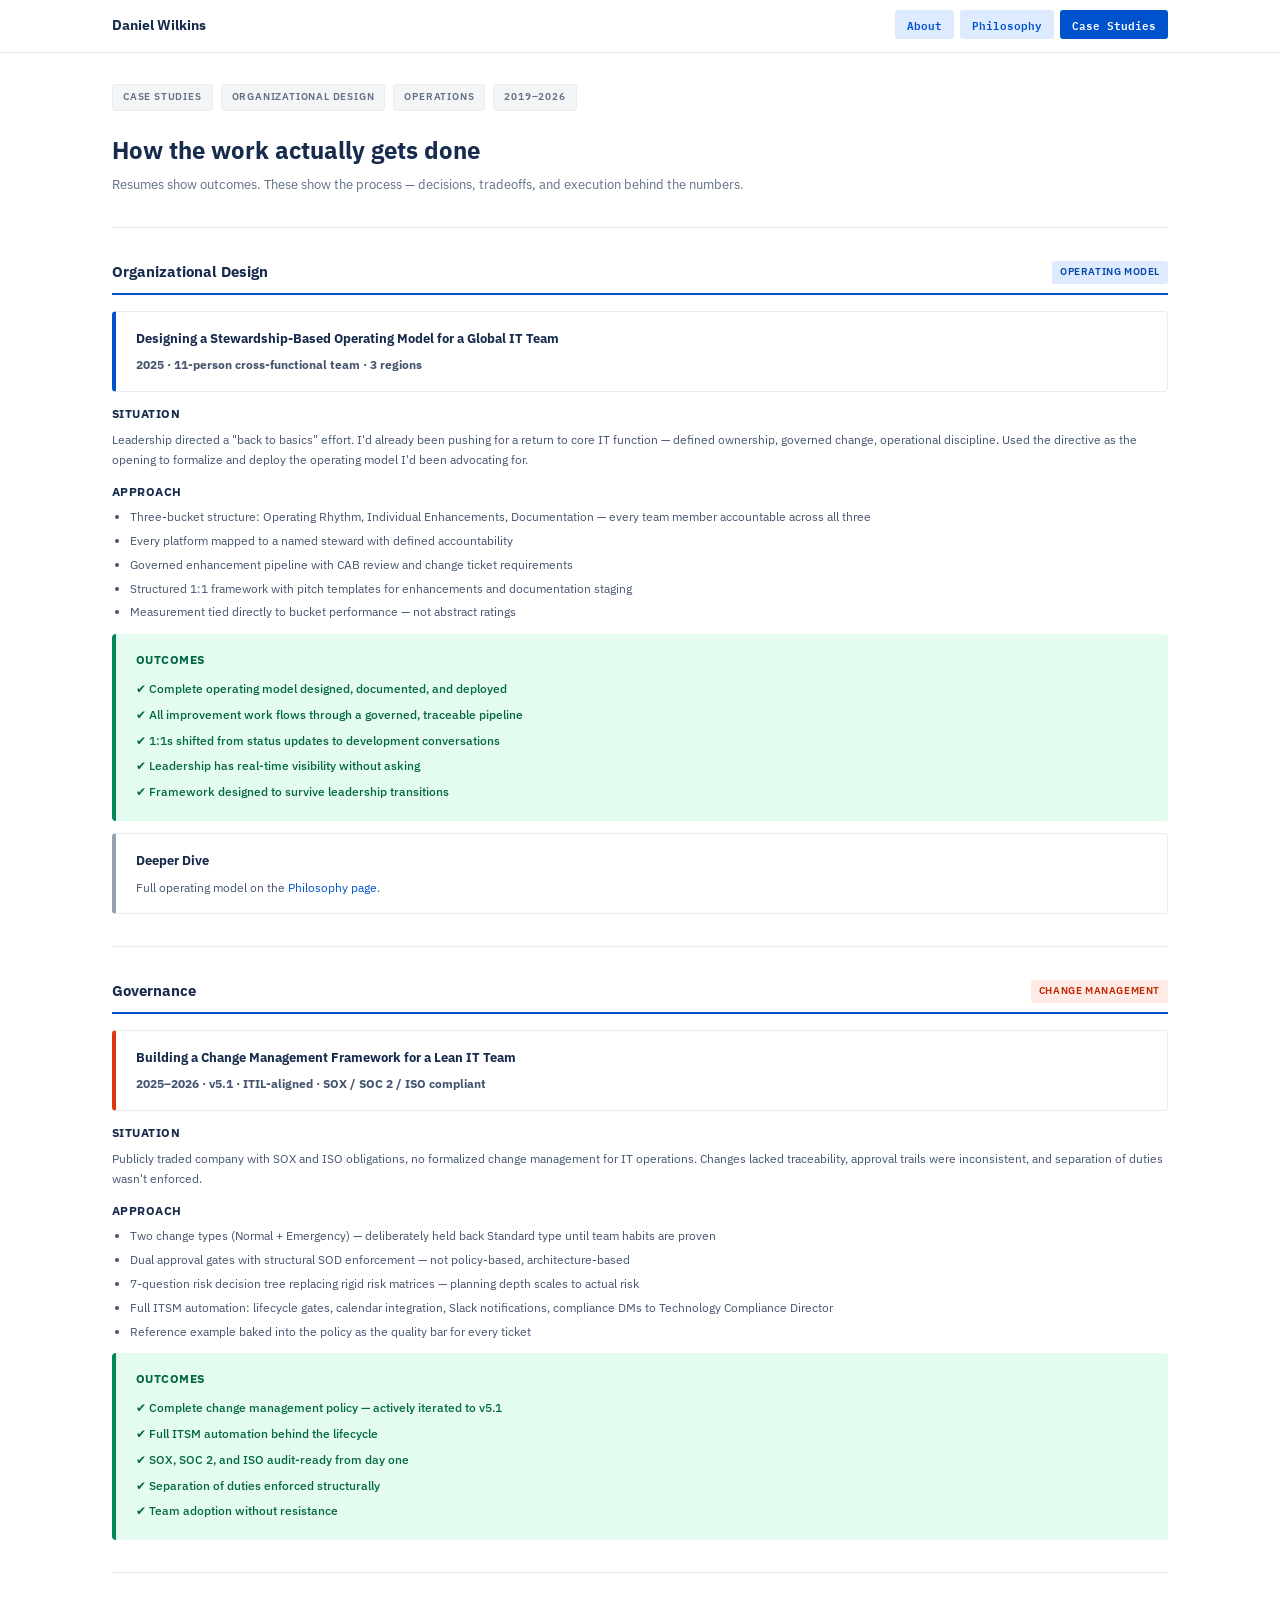
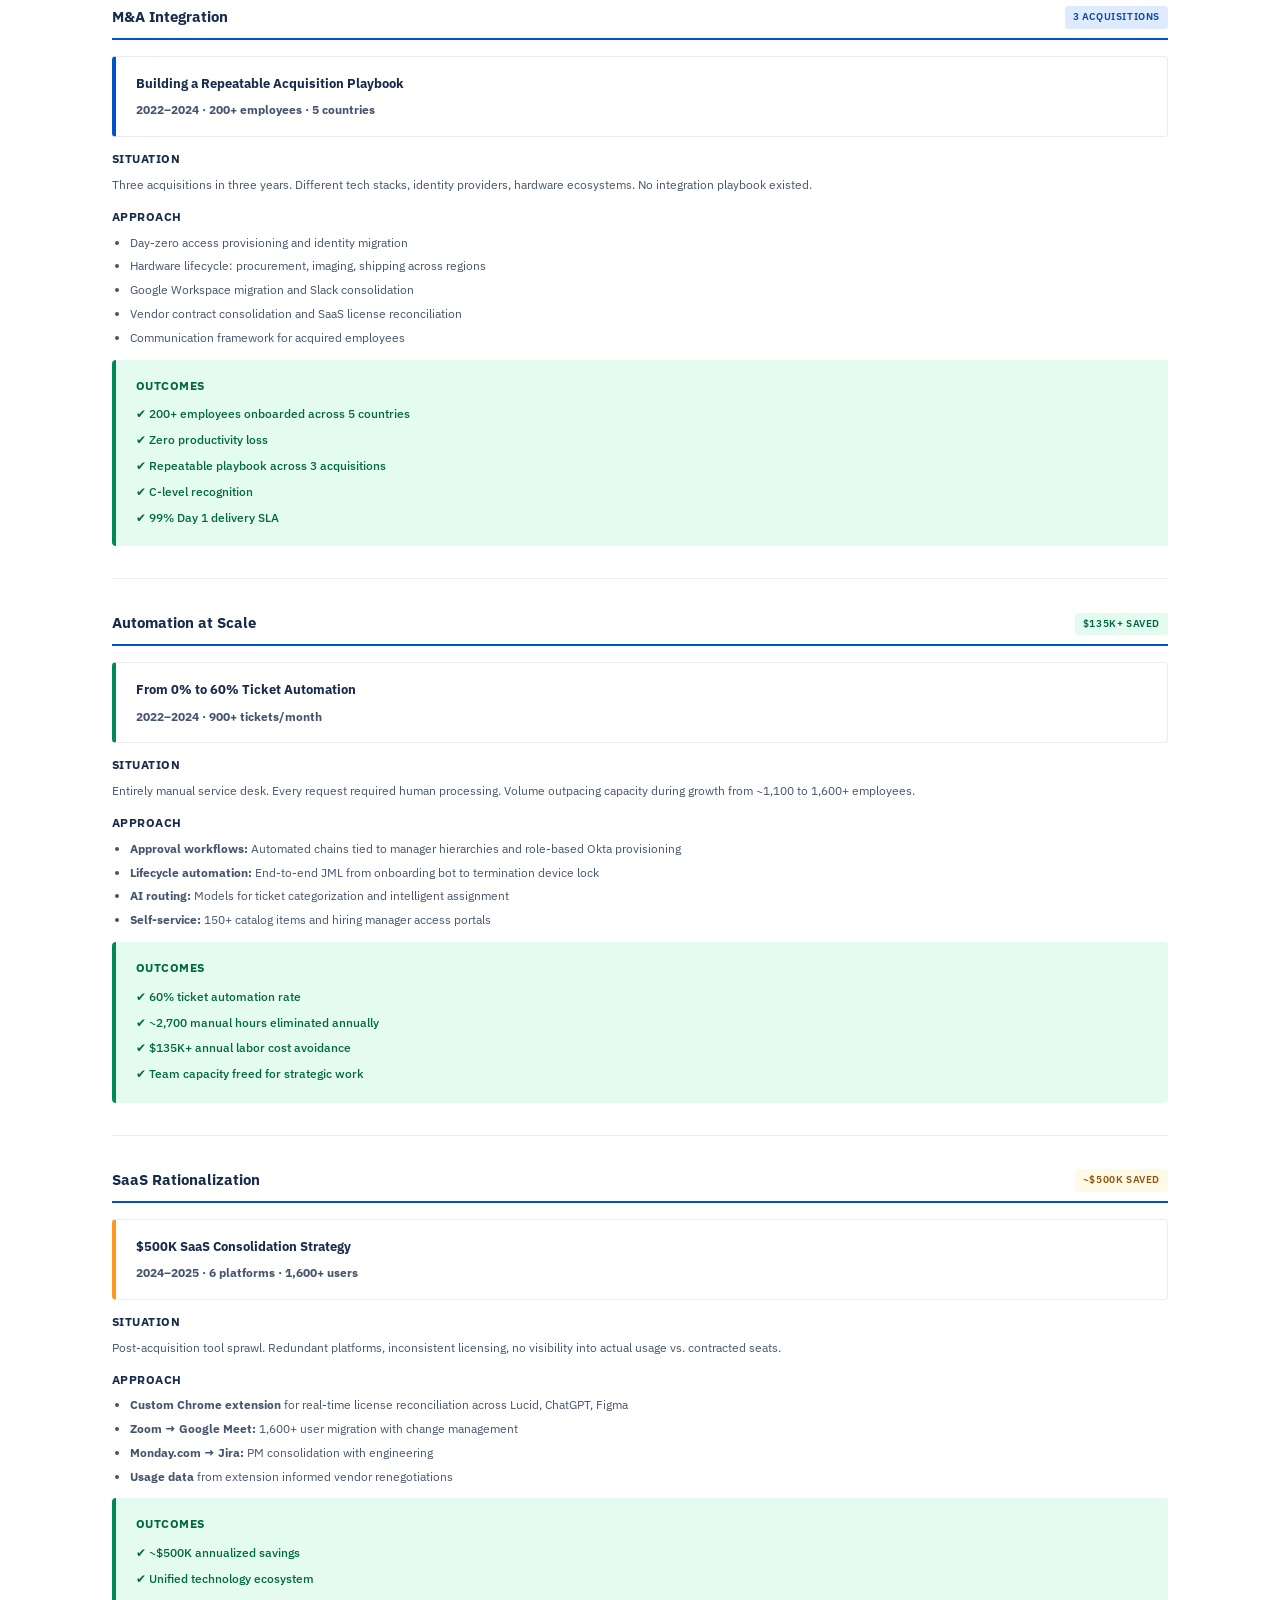
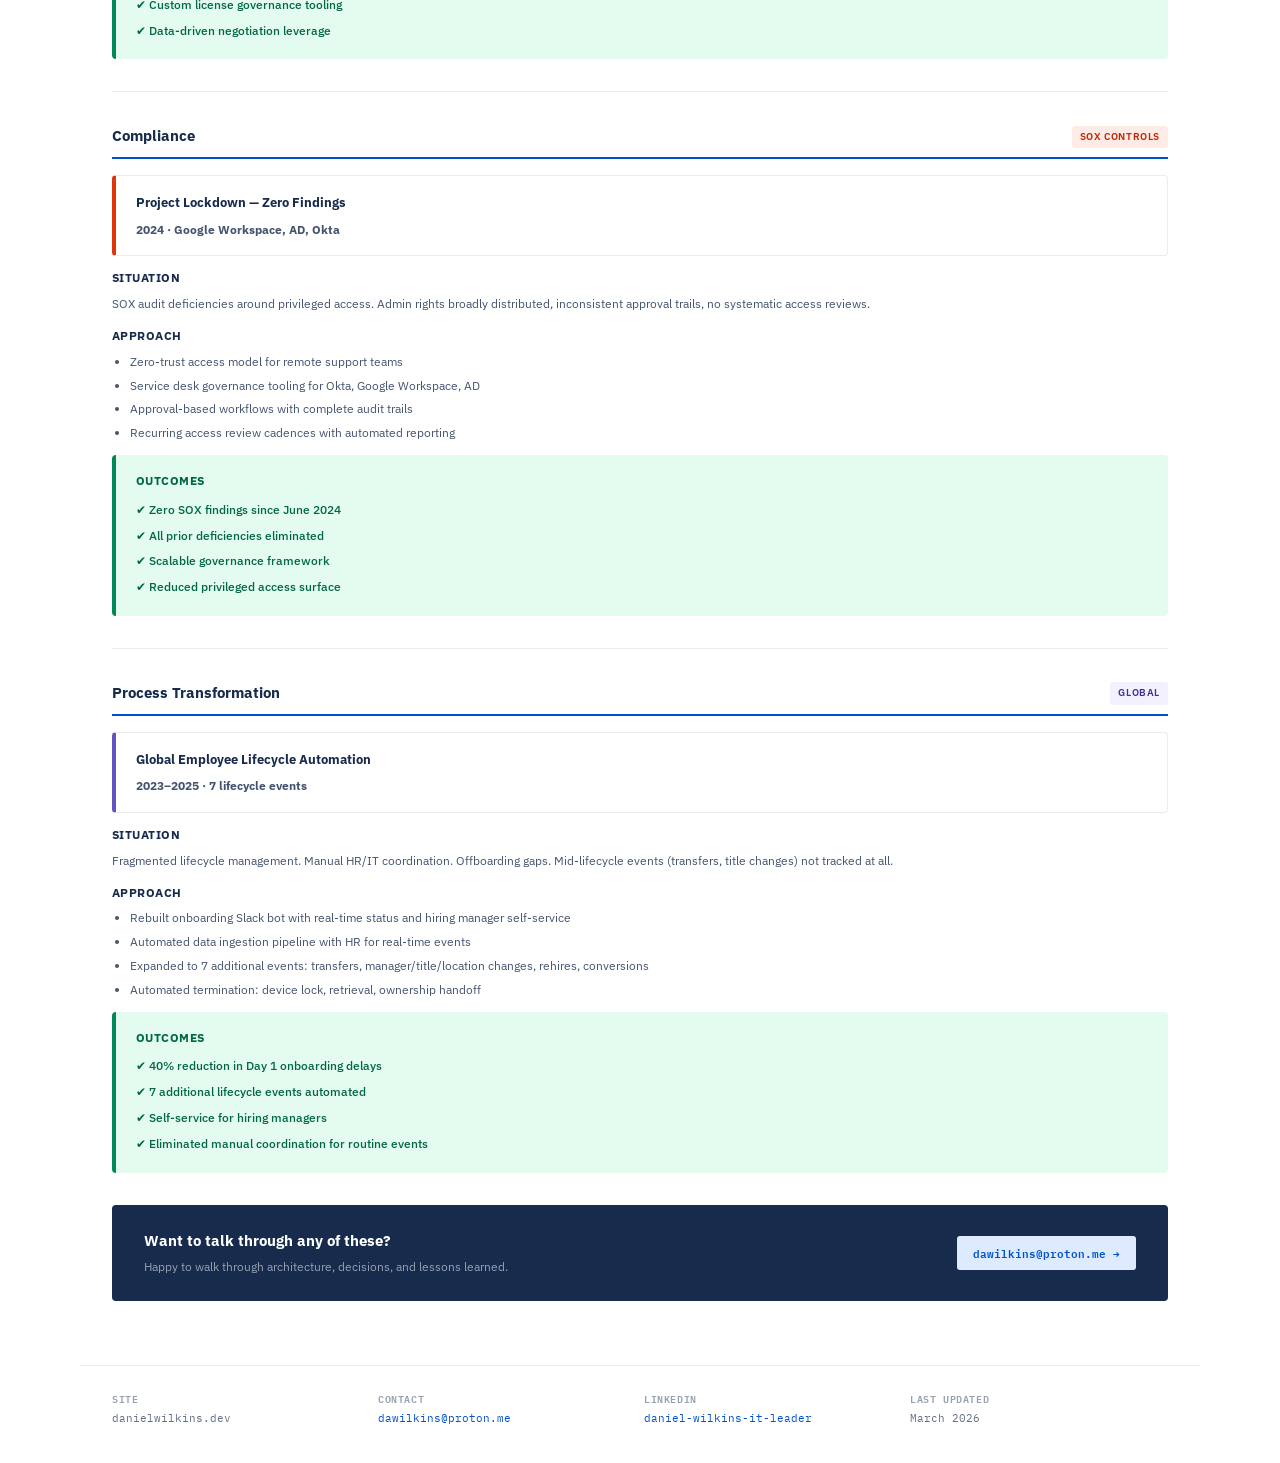
==== commit db63f042: "Add files via upload" ====
--- a/case-studies.html
+++ b/case-studies.html
@@ -4,7 +4,7 @@
 <meta charset="UTF-8">
 <meta name="viewport" content="width=device-width, initial-scale=1.0">
 <title>Case Studies — Daniel Wilkins</title>
-<meta name="description" content="Project case studies — M&A integration, automation at scale, SaaS rationalization, and compliance transformation.">
+<meta name="description" content="Project case studies — organizational design, change management, M&A integration, automation, SaaS rationalization, compliance, and process transformation.">
 <link rel="stylesheet" href="style.css">
 </head>
 <body>
@@ -22,8 +22,9 @@
 
   <div class="scope-bar">
     <span class="scope-tag">Case Studies</span>
-    <span class="scope-tag">DoubleVerify</span>
-    <span class="scope-tag">2019&ndash;2025</span>
+    <span class="scope-tag">Organizational Design</span>
+    <span class="scope-tag">Operations</span>
+    <span class="scope-tag">2019&ndash;2026</span>
   </div>
 
   <h1 class="page-title">How the work actually gets done</h1>
@@ -31,16 +32,65 @@
 
   <hr class="divider">
 
+  <!-- ═══ 1: OPERATING MODEL ═══ -->
+  <div class="section fade-in">
+    <div class="section-header">Organizational Design <span class="badge badge-blue">Operating Model</span></div>
+    <div class="card card-blue"><div class="card-title">Designing a Stewardship-Based Operating Model for a Global IT Team</div><p><strong>2025 &middot; 11-person cross-functional team &middot; 3 regions</strong></p></div>
+    <div class="case-block"><h4>Situation</h4><p>Leadership directed a "back to basics" effort. I'd already been pushing for a return to core IT function &mdash; defined ownership, governed change, operational discipline. Used the directive as the opening to formalize and deploy the operating model I'd been advocating for.</p></div>
+    <div class="case-block"><h4>Approach</h4><ul>
+      <li>Three-bucket structure: Operating Rhythm, Individual Enhancements, Documentation &mdash; every team member accountable across all three</li>
+      <li>Every platform mapped to a named steward with defined accountability</li>
+      <li>Governed enhancement pipeline with CAB review and change ticket requirements</li>
+      <li>Structured 1:1 framework with pitch templates for enhancements and documentation staging</li>
+      <li>Measurement tied directly to bucket performance &mdash; not abstract ratings</li>
+    </ul></div>
+    <div class="outcomes-box"><h4>Outcomes</h4><ul>
+      <li>&#10004; Complete operating model designed, documented, and deployed</li>
+      <li>&#10004; All improvement work flows through a governed, traceable pipeline</li>
+      <li>&#10004; 1:1s shifted from status updates to development conversations</li>
+      <li>&#10004; Leadership has real-time visibility without asking</li>
+      <li>&#10004; Framework designed to survive leadership transitions</li>
+    </ul></div>
+    <div class="card card-gray" style="margin-top:12px"><div class="card-title">Deeper Dive</div><p>Full operating model on the <a href="philosophy.html">Philosophy page</a>.</p></div>
+  </div>
+
+  <hr class="divider">
+
+  <!-- ═══ 2: CHANGE MANAGEMENT ═══ -->
+  <div class="section fade-in">
+    <div class="section-header">Governance <span class="badge badge-red">Change Management</span></div>
+    <div class="card card-red"><div class="card-title">Building a Change Management Framework for a Lean IT Team</div><p><strong>2025&ndash;2026 &middot; v5.1 &middot; ITIL-aligned &middot; SOX / SOC 2 / ISO compliant</strong></p></div>
+    <div class="case-block"><h4>Situation</h4><p>Publicly traded company with SOX and ISO obligations, no formalized change management for IT operations. Changes lacked traceability, approval trails were inconsistent, and separation of duties wasn't enforced.</p></div>
+    <div class="case-block"><h4>Approach</h4><ul>
+      <li>Two change types (Normal + Emergency) &mdash; deliberately held back Standard type until team habits are proven</li>
+      <li>Dual approval gates with structural SOD enforcement &mdash; not policy-based, architecture-based</li>
+      <li>7-question risk decision tree replacing rigid risk matrices &mdash; planning depth scales to actual risk</li>
+      <li>Full ITSM automation: lifecycle gates, calendar integration, Slack notifications, compliance DMs to Technology Compliance Director</li>
+      <li>Reference example baked into the policy as the quality bar for every ticket</li>
+    </ul></div>
+    <div class="outcomes-box"><h4>Outcomes</h4><ul>
+      <li>&#10004; Complete change management policy &mdash; actively iterated to v5.1</li>
+      <li>&#10004; Full ITSM automation behind the lifecycle</li>
+      <li>&#10004; SOX, SOC 2, and ISO audit-ready from day one</li>
+      <li>&#10004; Separation of duties enforced structurally</li>
+      <li>&#10004; Team adoption without resistance</li>
+    </ul></div>
+  </div>
+
+  <hr class="divider">
+
+  <!-- ═══ 3: M&A ═══ -->
   <div class="section fade-in">
     <div class="section-header">M&amp;A Integration <span class="badge badge-blue">3 Acquisitions</span></div>
     <div class="card card-blue"><div class="card-title">Building a Repeatable Acquisition Playbook</div><p><strong>2022&ndash;2024 &middot; 200+ employees &middot; 5 countries</strong></p></div>
-    <div class="case-block"><h4>Situation</h4><p>Three acquisitions in three years (OpenSlate, Scibids, RockerBox). Different tech stacks, identity providers, hardware ecosystems. No integration playbook existed.</p></div>
+    <div class="case-block"><h4>Situation</h4><p>Three acquisitions in three years. Different tech stacks, identity providers, hardware ecosystems. No integration playbook existed.</p></div>
     <div class="case-block"><h4>Approach</h4><ul><li>Day-zero access provisioning and identity migration</li><li>Hardware lifecycle: procurement, imaging, shipping across regions</li><li>Google Workspace migration and Slack consolidation</li><li>Vendor contract consolidation and SaaS license reconciliation</li><li>Communication framework for acquired employees</li></ul></div>
     <div class="outcomes-box"><h4>Outcomes</h4><ul><li>&#10004; 200+ employees onboarded across 5 countries</li><li>&#10004; Zero productivity loss</li><li>&#10004; Repeatable playbook across 3 acquisitions</li><li>&#10004; C-level recognition</li><li>&#10004; 99% Day 1 delivery SLA</li></ul></div>
   </div>
 
   <hr class="divider">
 
+  <!-- ═══ 4: AUTOMATION ═══ -->
   <div class="section fade-in">
     <div class="section-header">Automation at Scale <span class="badge badge-green">$135K+ Saved</span></div>
     <div class="card card-green"><div class="card-title">From 0% to 60% Ticket Automation</div><p><strong>2022&ndash;2024 &middot; 900+ tickets/month</strong></p></div>
@@ -51,6 +101,7 @@
 
   <hr class="divider">
 
+  <!-- ═══ 5: SAAS ═══ -->
   <div class="section fade-in">
     <div class="section-header">SaaS Rationalization <span class="badge badge-yellow">~$500K Saved</span></div>
     <div class="card card-yellow"><div class="card-title">$500K SaaS Consolidation Strategy</div><p><strong>2024&ndash;2025 &middot; 6 platforms &middot; 1,600+ users</strong></p></div>
@@ -61,6 +112,7 @@
 
   <hr class="divider">
 
+  <!-- ═══ 6: SOX ═══ -->
   <div class="section fade-in">
     <div class="section-header">Compliance <span class="badge badge-red">SOX Controls</span></div>
     <div class="card card-red"><div class="card-title">Project Lockdown &mdash; Zero Findings</div><p><strong>2024 &middot; Google Workspace, AD, Okta</strong></p></div>
@@ -71,6 +123,7 @@
 
   <hr class="divider">
 
+  <!-- ═══ 7: JML ═══ -->
   <div class="section fade-in">
     <div class="section-header">Process Transformation <span class="badge badge-purple">Global</span></div>
     <div class="card card-purple"><div class="card-title">Global Employee Lifecycle Automation</div><p><strong>2023&ndash;2025 &middot; 7 lifecycle events</strong></p></div>
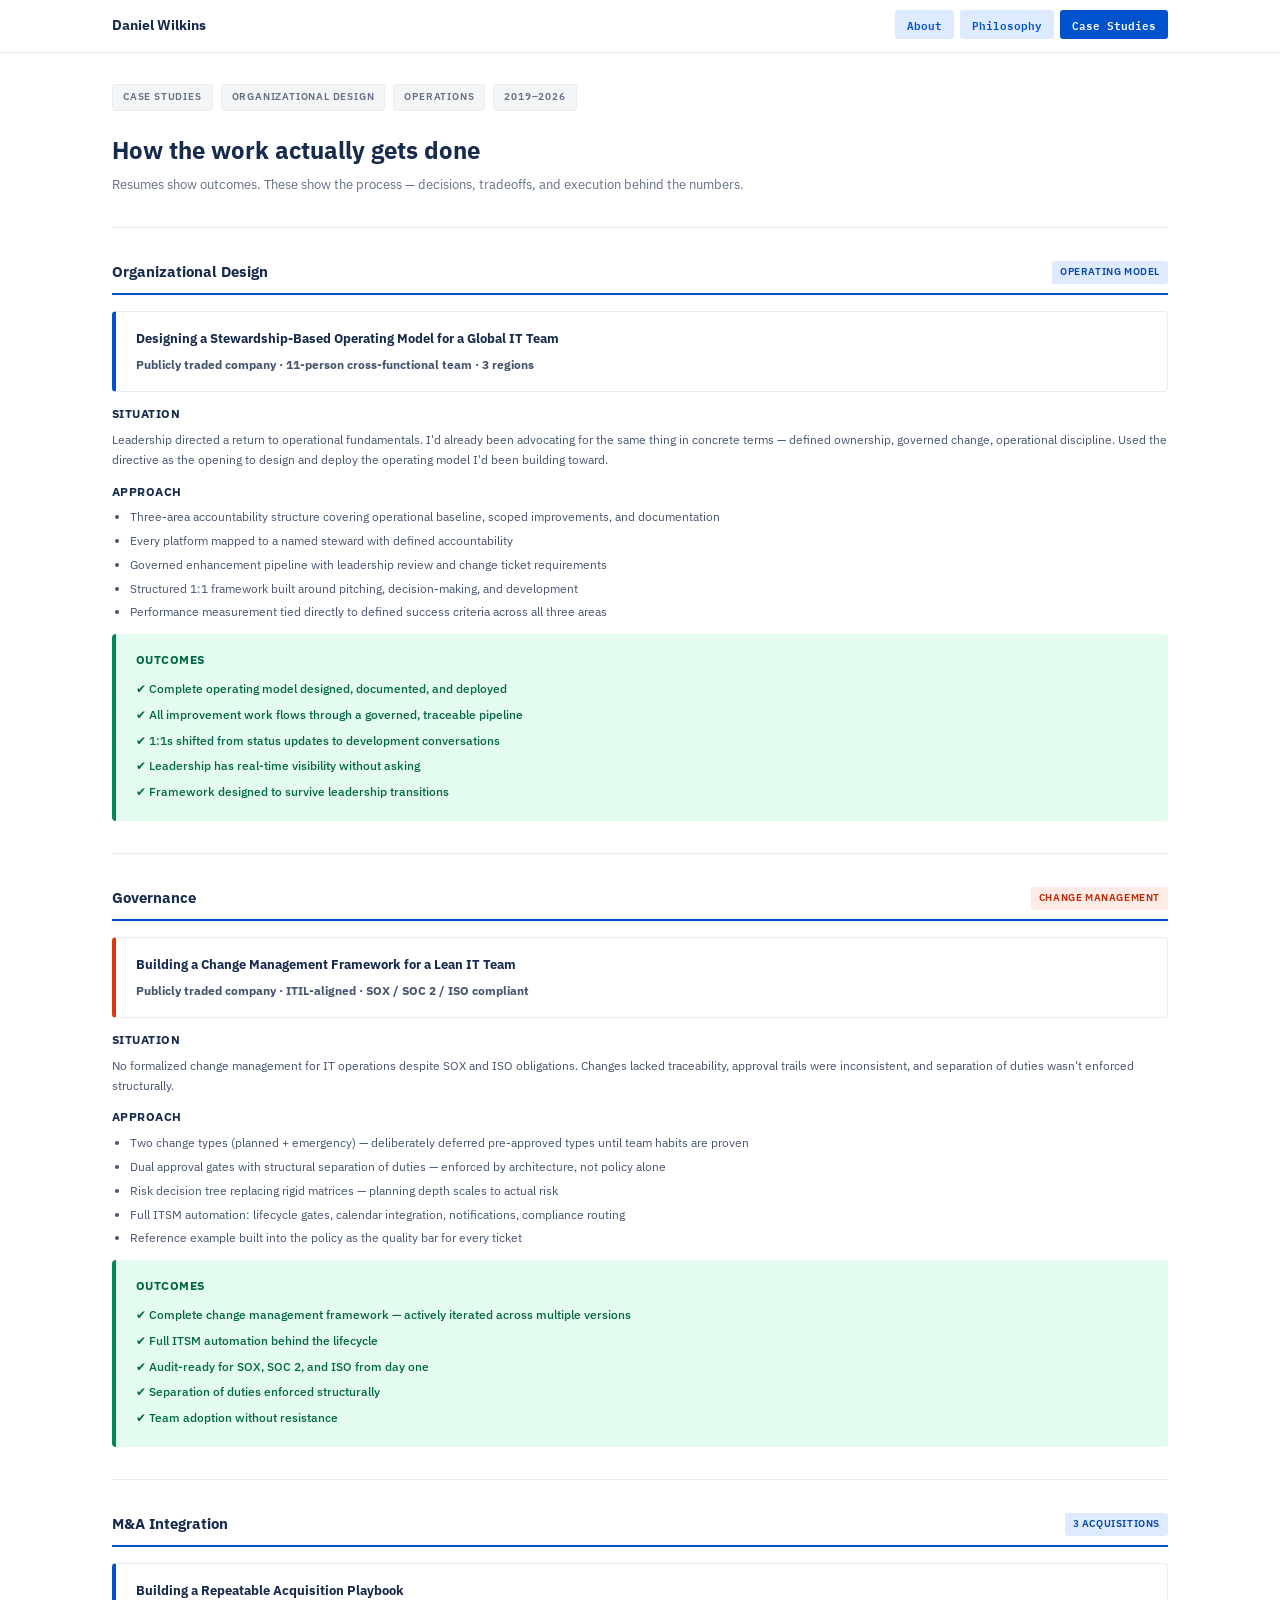
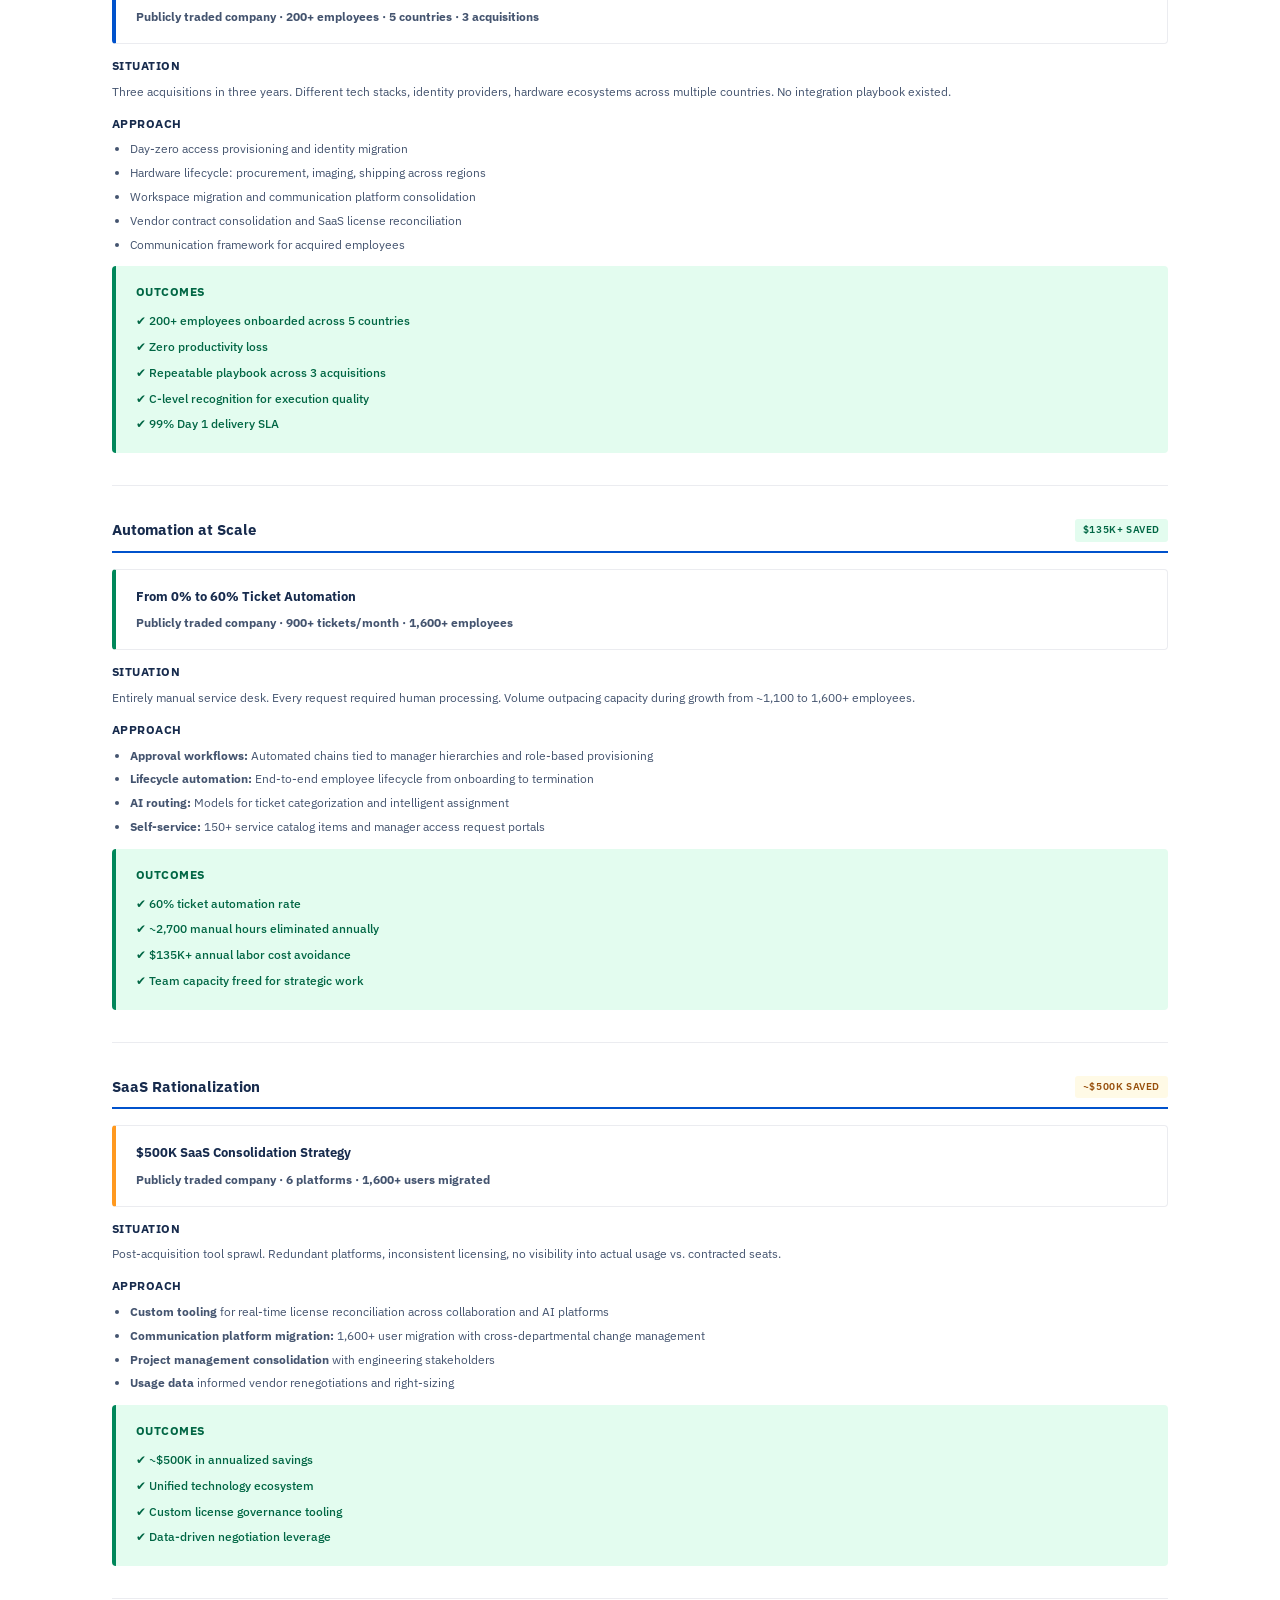
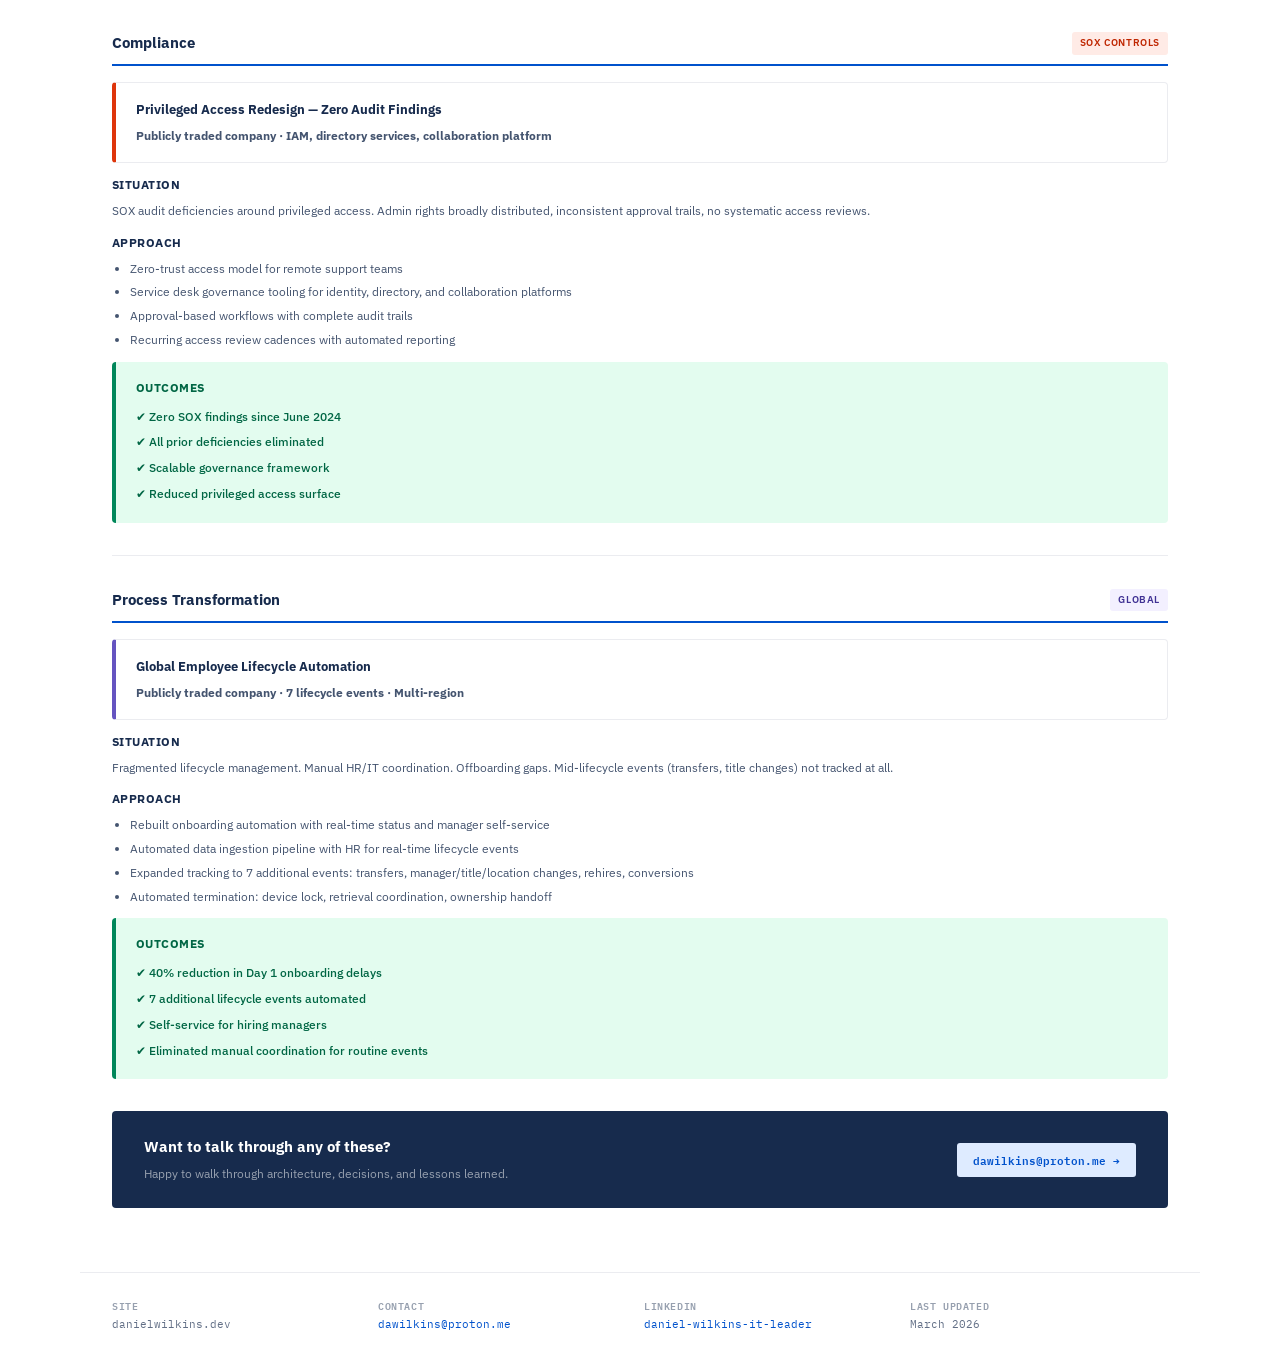
==== commit edc63b3c: "v6 minor agnostic changes" ====
--- a/case-studies.html
+++ b/case-studies.html
@@ -35,14 +35,14 @@
   <!-- ═══ 1: OPERATING MODEL ═══ -->
   <div class="section fade-in">
     <div class="section-header">Organizational Design <span class="badge badge-blue">Operating Model</span></div>
-    <div class="card card-blue"><div class="card-title">Designing a Stewardship-Based Operating Model for a Global IT Team</div><p><strong>2025 &middot; 11-person cross-functional team &middot; 3 regions</strong></p></div>
-    <div class="case-block"><h4>Situation</h4><p>Leadership directed a "back to basics" effort. I'd already been pushing for a return to core IT function &mdash; defined ownership, governed change, operational discipline. Used the directive as the opening to formalize and deploy the operating model I'd been advocating for.</p></div>
+    <div class="card card-blue"><div class="card-title">Designing a Stewardship-Based Operating Model for a Global IT Team</div><p><strong>Publicly traded company &middot; 11-person cross-functional team &middot; 3 regions</strong></p></div>
+    <div class="case-block"><h4>Situation</h4><p>Leadership directed a return to operational fundamentals. I'd already been advocating for the same thing in concrete terms &mdash; defined ownership, governed change, operational discipline. Used the directive as the opening to design and deploy the operating model I'd been building toward.</p></div>
     <div class="case-block"><h4>Approach</h4><ul>
-      <li>Three-bucket structure: Operating Rhythm, Individual Enhancements, Documentation &mdash; every team member accountable across all three</li>
+      <li>Three-area accountability structure covering operational baseline, scoped improvements, and documentation</li>
       <li>Every platform mapped to a named steward with defined accountability</li>
-      <li>Governed enhancement pipeline with CAB review and change ticket requirements</li>
-      <li>Structured 1:1 framework with pitch templates for enhancements and documentation staging</li>
-      <li>Measurement tied directly to bucket performance &mdash; not abstract ratings</li>
+      <li>Governed enhancement pipeline with leadership review and change ticket requirements</li>
+      <li>Structured 1:1 framework built around pitching, decision-making, and development</li>
+      <li>Performance measurement tied directly to defined success criteria across all three areas</li>
     </ul></div>
     <div class="outcomes-box"><h4>Outcomes</h4><ul>
       <li>&#10004; Complete operating model designed, documented, and deployed</li>
@@ -51,7 +51,6 @@
       <li>&#10004; Leadership has real-time visibility without asking</li>
       <li>&#10004; Framework designed to survive leadership transitions</li>
     </ul></div>
-    <div class="card card-gray" style="margin-top:12px"><div class="card-title">Deeper Dive</div><p>Full operating model on the <a href="philosophy.html">Philosophy page</a>.</p></div>
   </div>
 
   <hr class="divider">
@@ -59,19 +58,19 @@
   <!-- ═══ 2: CHANGE MANAGEMENT ═══ -->
   <div class="section fade-in">
     <div class="section-header">Governance <span class="badge badge-red">Change Management</span></div>
-    <div class="card card-red"><div class="card-title">Building a Change Management Framework for a Lean IT Team</div><p><strong>2025&ndash;2026 &middot; v5.1 &middot; ITIL-aligned &middot; SOX / SOC 2 / ISO compliant</strong></p></div>
-    <div class="case-block"><h4>Situation</h4><p>Publicly traded company with SOX and ISO obligations, no formalized change management for IT operations. Changes lacked traceability, approval trails were inconsistent, and separation of duties wasn't enforced.</p></div>
+    <div class="card card-red"><div class="card-title">Building a Change Management Framework for a Lean IT Team</div><p><strong>Publicly traded company &middot; ITIL-aligned &middot; SOX / SOC 2 / ISO compliant</strong></p></div>
+    <div class="case-block"><h4>Situation</h4><p>No formalized change management for IT operations despite SOX and ISO obligations. Changes lacked traceability, approval trails were inconsistent, and separation of duties wasn't enforced structurally.</p></div>
     <div class="case-block"><h4>Approach</h4><ul>
-      <li>Two change types (Normal + Emergency) &mdash; deliberately held back Standard type until team habits are proven</li>
-      <li>Dual approval gates with structural SOD enforcement &mdash; not policy-based, architecture-based</li>
-      <li>7-question risk decision tree replacing rigid risk matrices &mdash; planning depth scales to actual risk</li>
-      <li>Full ITSM automation: lifecycle gates, calendar integration, Slack notifications, compliance DMs to Technology Compliance Director</li>
-      <li>Reference example baked into the policy as the quality bar for every ticket</li>
+      <li>Two change types (planned + emergency) &mdash; deliberately deferred pre-approved types until team habits are proven</li>
+      <li>Dual approval gates with structural separation of duties &mdash; enforced by architecture, not policy alone</li>
+      <li>Risk decision tree replacing rigid matrices &mdash; planning depth scales to actual risk</li>
+      <li>Full ITSM automation: lifecycle gates, calendar integration, notifications, compliance routing</li>
+      <li>Reference example built into the policy as the quality bar for every ticket</li>
     </ul></div>
     <div class="outcomes-box"><h4>Outcomes</h4><ul>
-      <li>&#10004; Complete change management policy &mdash; actively iterated to v5.1</li>
+      <li>&#10004; Complete change management framework &mdash; actively iterated across multiple versions</li>
       <li>&#10004; Full ITSM automation behind the lifecycle</li>
-      <li>&#10004; SOX, SOC 2, and ISO audit-ready from day one</li>
+      <li>&#10004; Audit-ready for SOX, SOC 2, and ISO from day one</li>
       <li>&#10004; Separation of duties enforced structurally</li>
       <li>&#10004; Team adoption without resistance</li>
     </ul></div>
@@ -82,10 +81,10 @@
   <!-- ═══ 3: M&A ═══ -->
   <div class="section fade-in">
     <div class="section-header">M&amp;A Integration <span class="badge badge-blue">3 Acquisitions</span></div>
-    <div class="card card-blue"><div class="card-title">Building a Repeatable Acquisition Playbook</div><p><strong>2022&ndash;2024 &middot; 200+ employees &middot; 5 countries</strong></p></div>
-    <div class="case-block"><h4>Situation</h4><p>Three acquisitions in three years. Different tech stacks, identity providers, hardware ecosystems. No integration playbook existed.</p></div>
-    <div class="case-block"><h4>Approach</h4><ul><li>Day-zero access provisioning and identity migration</li><li>Hardware lifecycle: procurement, imaging, shipping across regions</li><li>Google Workspace migration and Slack consolidation</li><li>Vendor contract consolidation and SaaS license reconciliation</li><li>Communication framework for acquired employees</li></ul></div>
-    <div class="outcomes-box"><h4>Outcomes</h4><ul><li>&#10004; 200+ employees onboarded across 5 countries</li><li>&#10004; Zero productivity loss</li><li>&#10004; Repeatable playbook across 3 acquisitions</li><li>&#10004; C-level recognition</li><li>&#10004; 99% Day 1 delivery SLA</li></ul></div>
+    <div class="card card-blue"><div class="card-title">Building a Repeatable Acquisition Playbook</div><p><strong>Publicly traded company &middot; 200+ employees &middot; 5 countries &middot; 3 acquisitions</strong></p></div>
+    <div class="case-block"><h4>Situation</h4><p>Three acquisitions in three years. Different tech stacks, identity providers, hardware ecosystems across multiple countries. No integration playbook existed.</p></div>
+    <div class="case-block"><h4>Approach</h4><ul><li>Day-zero access provisioning and identity migration</li><li>Hardware lifecycle: procurement, imaging, shipping across regions</li><li>Workspace migration and communication platform consolidation</li><li>Vendor contract consolidation and SaaS license reconciliation</li><li>Communication framework for acquired employees</li></ul></div>
+    <div class="outcomes-box"><h4>Outcomes</h4><ul><li>&#10004; 200+ employees onboarded across 5 countries</li><li>&#10004; Zero productivity loss</li><li>&#10004; Repeatable playbook across 3 acquisitions</li><li>&#10004; C-level recognition for execution quality</li><li>&#10004; 99% Day 1 delivery SLA</li></ul></div>
   </div>
 
   <hr class="divider">
@@ -93,9 +92,9 @@
   <!-- ═══ 4: AUTOMATION ═══ -->
   <div class="section fade-in">
     <div class="section-header">Automation at Scale <span class="badge badge-green">$135K+ Saved</span></div>
-    <div class="card card-green"><div class="card-title">From 0% to 60% Ticket Automation</div><p><strong>2022&ndash;2024 &middot; 900+ tickets/month</strong></p></div>
+    <div class="card card-green"><div class="card-title">From 0% to 60% Ticket Automation</div><p><strong>Publicly traded company &middot; 900+ tickets/month &middot; 1,600+ employees</strong></p></div>
     <div class="case-block"><h4>Situation</h4><p>Entirely manual service desk. Every request required human processing. Volume outpacing capacity during growth from ~1,100 to 1,600+ employees.</p></div>
-    <div class="case-block"><h4>Approach</h4><ul><li><strong>Approval workflows:</strong> Automated chains tied to manager hierarchies and role-based Okta provisioning</li><li><strong>Lifecycle automation:</strong> End-to-end JML from onboarding bot to termination device lock</li><li><strong>AI routing:</strong> Models for ticket categorization and intelligent assignment</li><li><strong>Self-service:</strong> 150+ catalog items and hiring manager access portals</li></ul></div>
+    <div class="case-block"><h4>Approach</h4><ul><li><strong>Approval workflows:</strong> Automated chains tied to manager hierarchies and role-based provisioning</li><li><strong>Lifecycle automation:</strong> End-to-end employee lifecycle from onboarding to termination</li><li><strong>AI routing:</strong> Models for ticket categorization and intelligent assignment</li><li><strong>Self-service:</strong> 150+ service catalog items and manager access request portals</li></ul></div>
     <div class="outcomes-box"><h4>Outcomes</h4><ul><li>&#10004; 60% ticket automation rate</li><li>&#10004; ~2,700 manual hours eliminated annually</li><li>&#10004; $135K+ annual labor cost avoidance</li><li>&#10004; Team capacity freed for strategic work</li></ul></div>
   </div>
 
@@ -104,10 +103,10 @@
   <!-- ═══ 5: SAAS ═══ -->
   <div class="section fade-in">
     <div class="section-header">SaaS Rationalization <span class="badge badge-yellow">~$500K Saved</span></div>
-    <div class="card card-yellow"><div class="card-title">$500K SaaS Consolidation Strategy</div><p><strong>2024&ndash;2025 &middot; 6 platforms &middot; 1,600+ users</strong></p></div>
+    <div class="card card-yellow"><div class="card-title">$500K SaaS Consolidation Strategy</div><p><strong>Publicly traded company &middot; 6 platforms &middot; 1,600+ users migrated</strong></p></div>
     <div class="case-block"><h4>Situation</h4><p>Post-acquisition tool sprawl. Redundant platforms, inconsistent licensing, no visibility into actual usage vs. contracted seats.</p></div>
-    <div class="case-block"><h4>Approach</h4><ul><li><strong>Custom Chrome extension</strong> for real-time license reconciliation across Lucid, ChatGPT, Figma</li><li><strong>Zoom &rarr; Google Meet:</strong> 1,600+ user migration with change management</li><li><strong>Monday.com &rarr; Jira:</strong> PM consolidation with engineering</li><li><strong>Usage data</strong> from extension informed vendor renegotiations</li></ul></div>
-    <div class="outcomes-box"><h4>Outcomes</h4><ul><li>&#10004; ~$500K annualized savings</li><li>&#10004; Unified technology ecosystem</li><li>&#10004; Custom license governance tooling</li><li>&#10004; Data-driven negotiation leverage</li></ul></div>
+    <div class="case-block"><h4>Approach</h4><ul><li><strong>Custom tooling</strong> for real-time license reconciliation across collaboration and AI platforms</li><li><strong>Communication platform migration:</strong> 1,600+ user migration with cross-departmental change management</li><li><strong>Project management consolidation</strong> with engineering stakeholders</li><li><strong>Usage data</strong> informed vendor renegotiations and right-sizing</li></ul></div>
+    <div class="outcomes-box"><h4>Outcomes</h4><ul><li>&#10004; ~$500K in annualized savings</li><li>&#10004; Unified technology ecosystem</li><li>&#10004; Custom license governance tooling</li><li>&#10004; Data-driven negotiation leverage</li></ul></div>
   </div>
 
   <hr class="divider">
@@ -115,9 +114,9 @@
   <!-- ═══ 6: SOX ═══ -->
   <div class="section fade-in">
     <div class="section-header">Compliance <span class="badge badge-red">SOX Controls</span></div>
-    <div class="card card-red"><div class="card-title">Project Lockdown &mdash; Zero Findings</div><p><strong>2024 &middot; Google Workspace, AD, Okta</strong></p></div>
+    <div class="card card-red"><div class="card-title">Privileged Access Redesign &mdash; Zero Audit Findings</div><p><strong>Publicly traded company &middot; IAM, directory services, collaboration platform</strong></p></div>
     <div class="case-block"><h4>Situation</h4><p>SOX audit deficiencies around privileged access. Admin rights broadly distributed, inconsistent approval trails, no systematic access reviews.</p></div>
-    <div class="case-block"><h4>Approach</h4><ul><li>Zero-trust access model for remote support teams</li><li>Service desk governance tooling for Okta, Google Workspace, AD</li><li>Approval-based workflows with complete audit trails</li><li>Recurring access review cadences with automated reporting</li></ul></div>
+    <div class="case-block"><h4>Approach</h4><ul><li>Zero-trust access model for remote support teams</li><li>Service desk governance tooling for identity, directory, and collaboration platforms</li><li>Approval-based workflows with complete audit trails</li><li>Recurring access review cadences with automated reporting</li></ul></div>
     <div class="outcomes-box"><h4>Outcomes</h4><ul><li>&#10004; Zero SOX findings since June 2024</li><li>&#10004; All prior deficiencies eliminated</li><li>&#10004; Scalable governance framework</li><li>&#10004; Reduced privileged access surface</li></ul></div>
   </div>
 
@@ -126,9 +125,9 @@
   <!-- ═══ 7: JML ═══ -->
   <div class="section fade-in">
     <div class="section-header">Process Transformation <span class="badge badge-purple">Global</span></div>
-    <div class="card card-purple"><div class="card-title">Global Employee Lifecycle Automation</div><p><strong>2023&ndash;2025 &middot; 7 lifecycle events</strong></p></div>
+    <div class="card card-purple"><div class="card-title">Global Employee Lifecycle Automation</div><p><strong>Publicly traded company &middot; 7 lifecycle events &middot; Multi-region</strong></p></div>
     <div class="case-block"><h4>Situation</h4><p>Fragmented lifecycle management. Manual HR/IT coordination. Offboarding gaps. Mid-lifecycle events (transfers, title changes) not tracked at all.</p></div>
-    <div class="case-block"><h4>Approach</h4><ul><li>Rebuilt onboarding Slack bot with real-time status and hiring manager self-service</li><li>Automated data ingestion pipeline with HR for real-time events</li><li>Expanded to 7 additional events: transfers, manager/title/location changes, rehires, conversions</li><li>Automated termination: device lock, retrieval, ownership handoff</li></ul></div>
+    <div class="case-block"><h4>Approach</h4><ul><li>Rebuilt onboarding automation with real-time status and manager self-service</li><li>Automated data ingestion pipeline with HR for real-time lifecycle events</li><li>Expanded tracking to 7 additional events: transfers, manager/title/location changes, rehires, conversions</li><li>Automated termination: device lock, retrieval coordination, ownership handoff</li></ul></div>
     <div class="outcomes-box"><h4>Outcomes</h4><ul><li>&#10004; 40% reduction in Day 1 onboarding delays</li><li>&#10004; 7 additional lifecycle events automated</li><li>&#10004; Self-service for hiring managers</li><li>&#10004; Eliminated manual coordination for routine events</li></ul></div>
   </div>
 
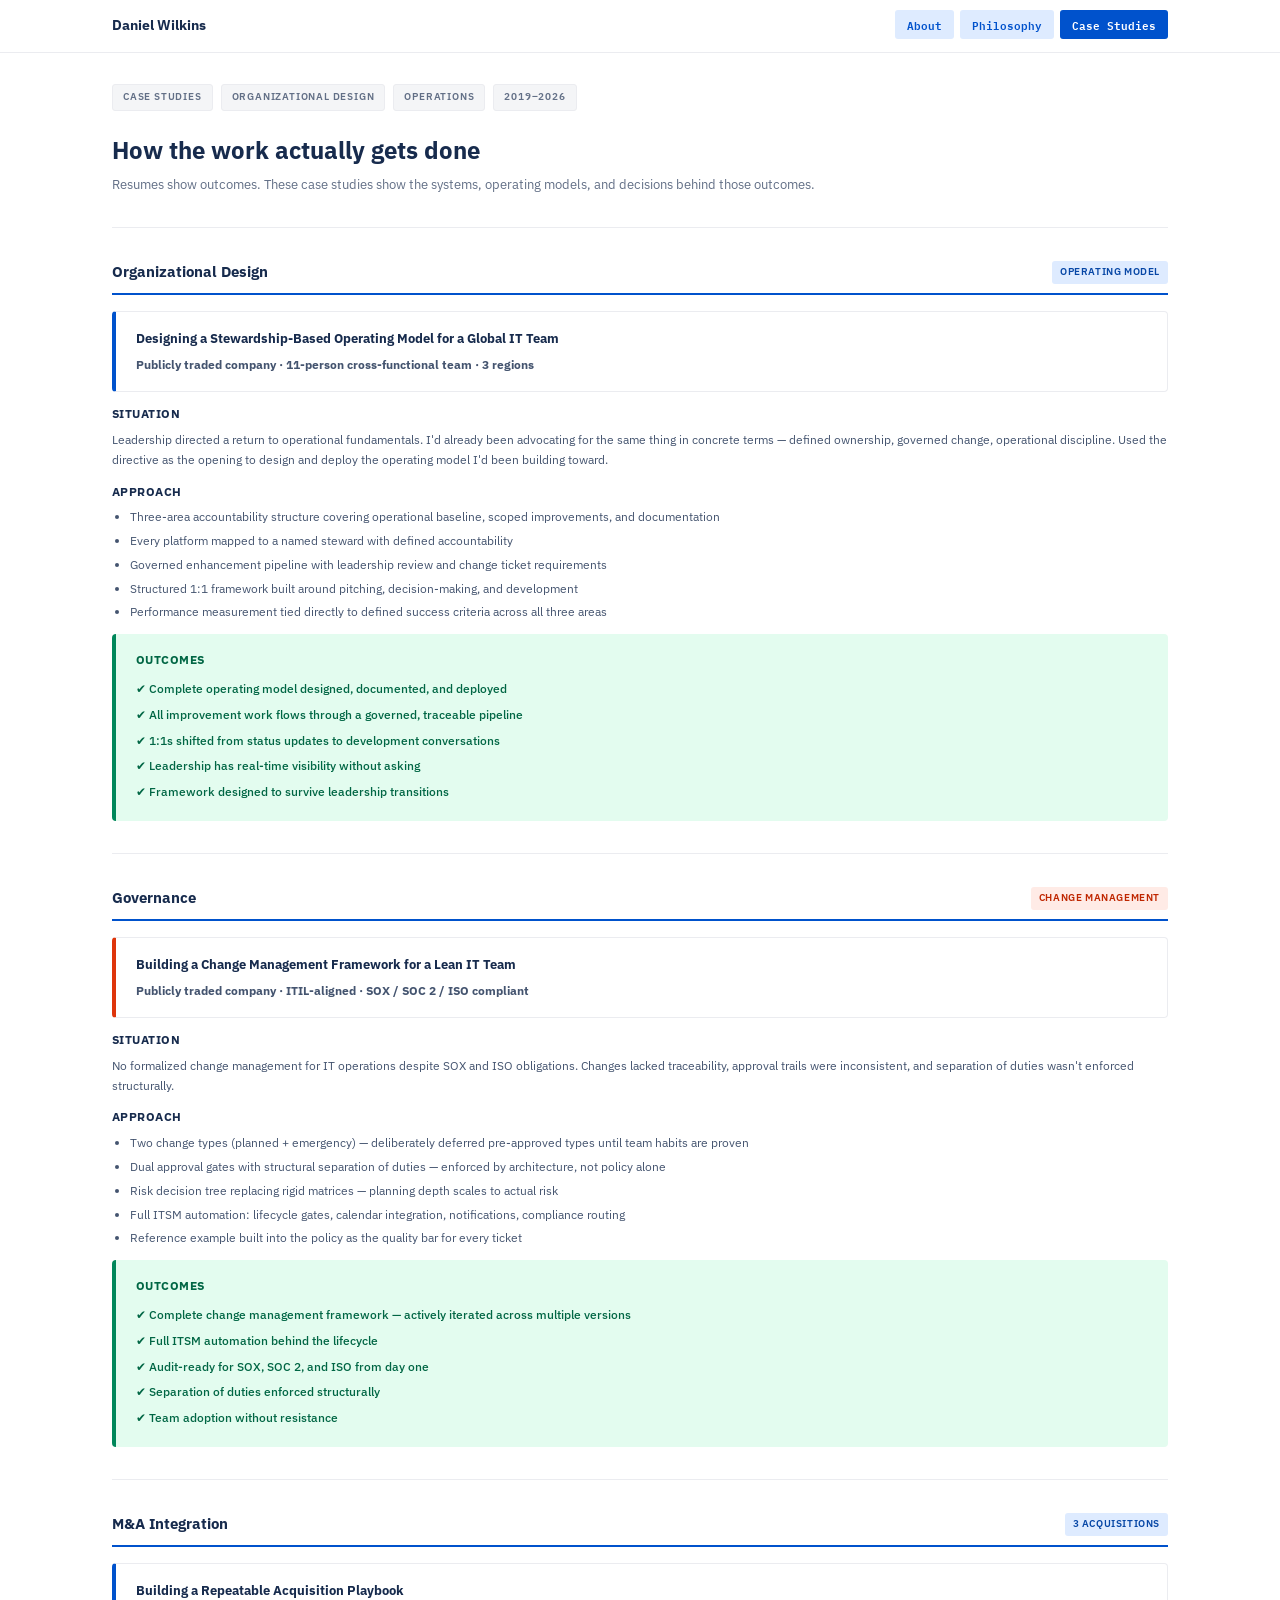
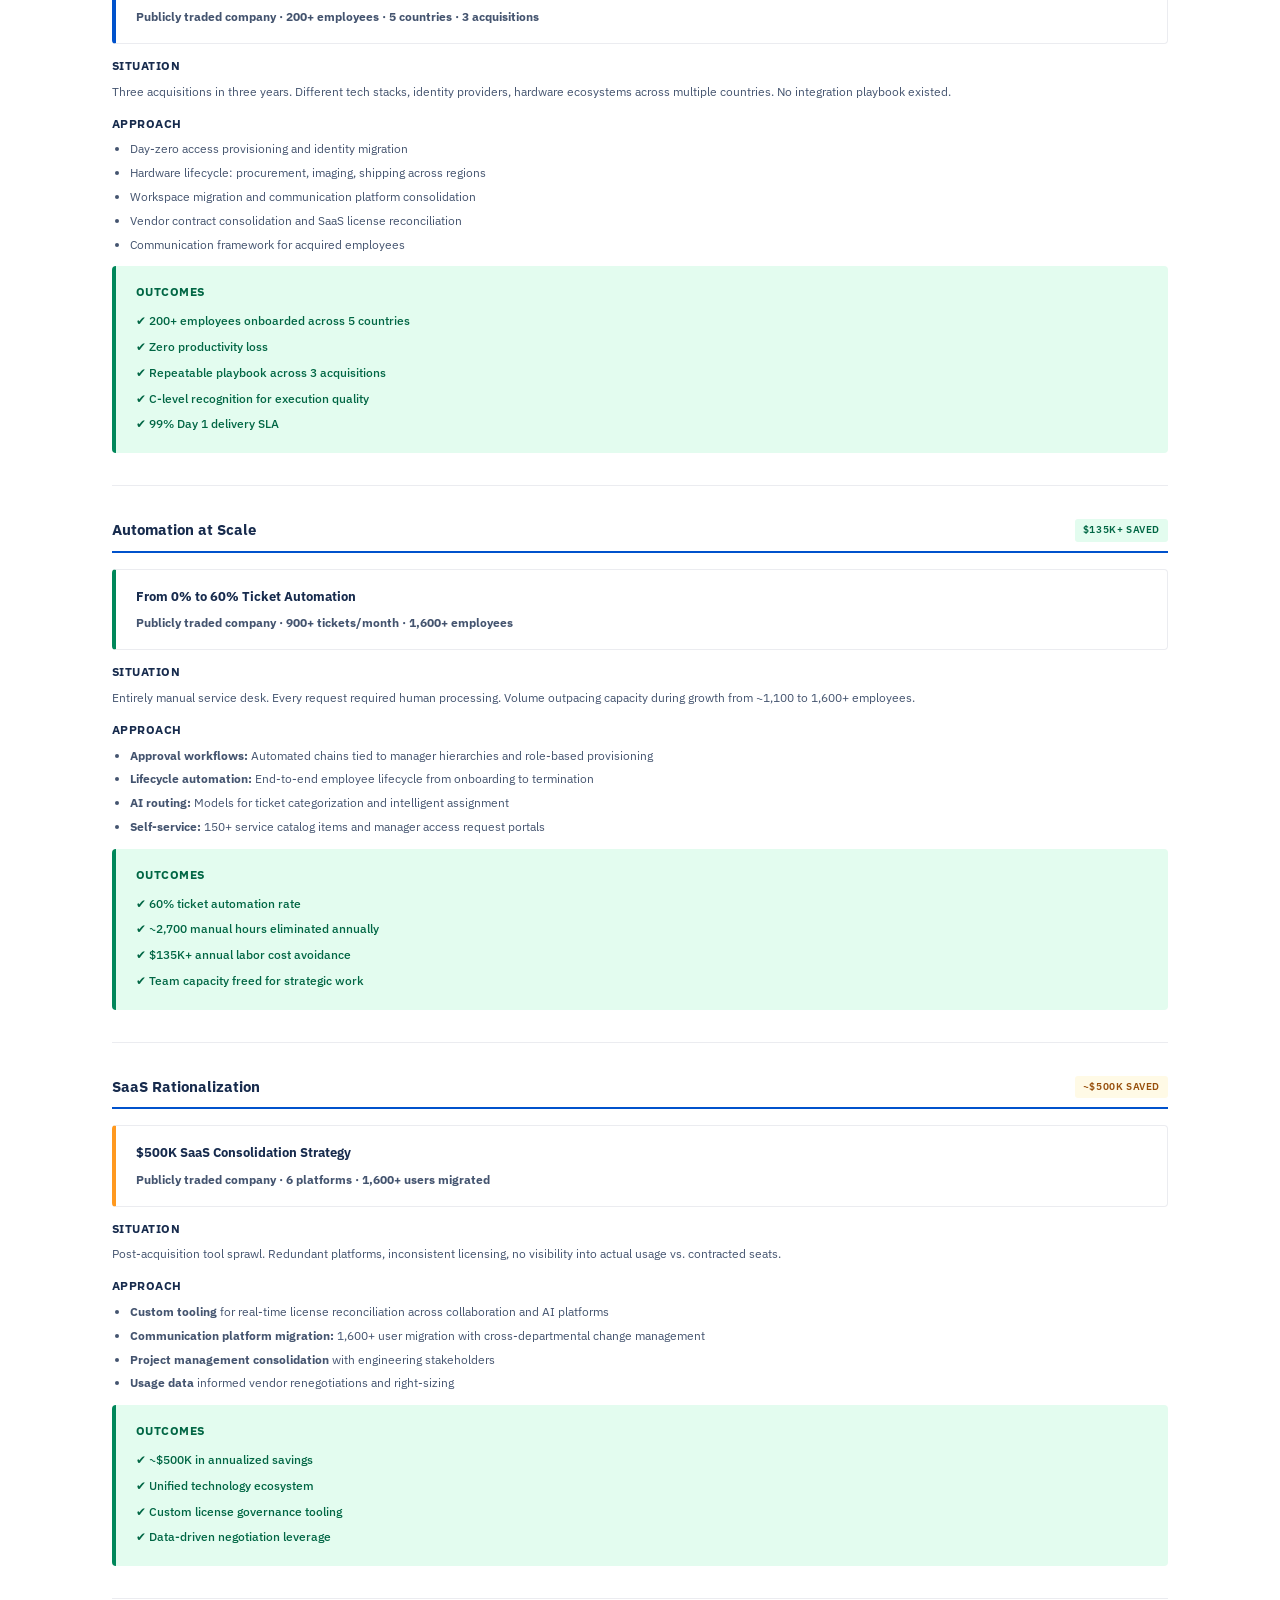
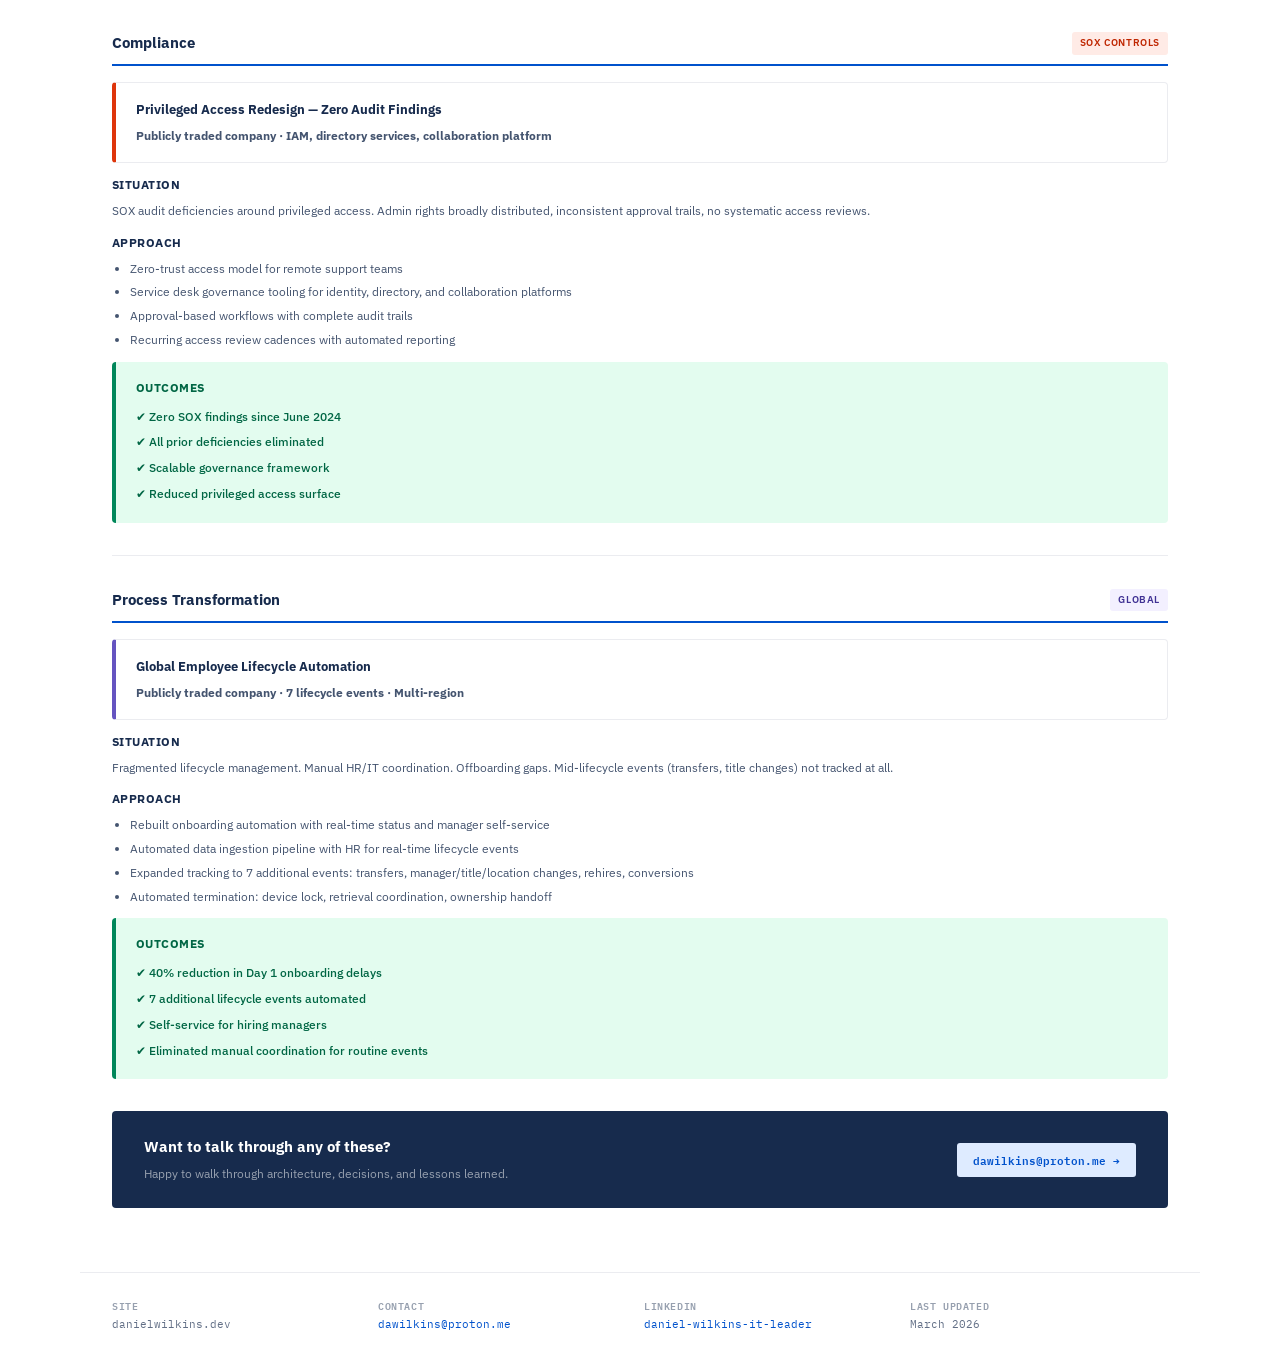
==== commit 51b95b8a: "v7 somewhat material updates" ====
--- a/case-studies.html
+++ b/case-studies.html
@@ -4,7 +4,7 @@
 <meta charset="UTF-8">
 <meta name="viewport" content="width=device-width, initial-scale=1.0">
 <title>Case Studies — Daniel Wilkins</title>
-<meta name="description" content="Project case studies — organizational design, change management, M&A integration, automation, SaaS rationalization, compliance, and process transformation.">
+<meta name="description" content="Case studies showing the systems, operating models, and decisions behind measurable outcomes in IT operations.">
 <link rel="stylesheet" href="style.css">
 </head>
 <body>
@@ -28,7 +28,7 @@
   </div>
 
   <h1 class="page-title">How the work actually gets done</h1>
-  <p class="page-subtitle">Resumes show outcomes. These show the process &mdash; decisions, tradeoffs, and execution behind the numbers.</p>
+  <p class="page-subtitle">Resumes show outcomes. These case studies show the systems, operating models, and decisions behind those outcomes.</p>
 
   <hr class="divider">
 
